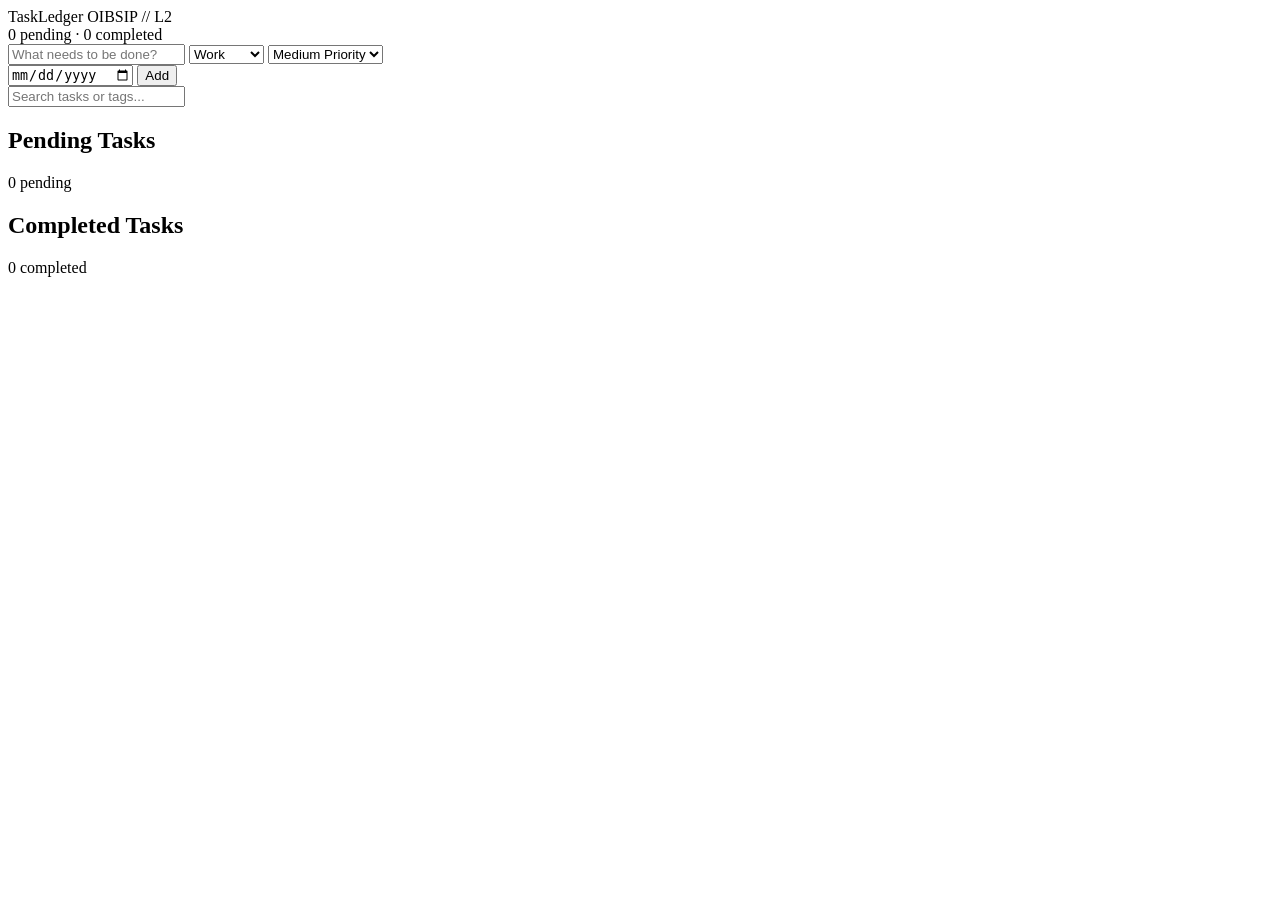
==== Task2_TributePage/index.html @ 3af1e118 "Refactor tribute page to TaskLedger application Updated the tribute page to TaskLedger with task man" ====
<!DOCTYPE html>
<html lang="en">
<head>
<meta charset="UTF-8">
<meta name="viewport" content="width=device-width, initial-scale=1.0">
<title>TaskLedger — Advanced To-Do Application</title>
<link rel="preconnect" href="https://fonts.googleapis.com">
<link rel="preconnect" href="https://fonts.gstatic.com" crossorigin>
<link href="https://fonts.googleapis.com/css2?family=Inter:wght@300;400;500;600;700&family=JetBrains+Mono:wght@400;500&display=swap" rel="stylesheet">
<link rel="stylesheet" href="style.css">
</head>
<body>

<div class="container">
  <header>
    <div class="app-title">TaskLedger <span>OIBSIP // L2</span></div>
    <div id="taskStats" class="header-stats">0 pending · 0 completed</div>
  </header>

  <!-- Add Task Form -->
  <form class="task-form" id="taskForm">
    <input type="text" id="taskInput" placeholder="What needs to be done?" required autocomplete="off">
    <select id="categoryInput" aria-label="Category">
      <option value="Work">Work</option>
      <option value="Personal">Personal</option>
      <option value="Study">Study</option>
      <option value="Finance">Finance</option>
    </select>
    <select id="priorityInput" aria-label="Priority">
      <option value="Medium">Medium Priority</option>
      <option value="High">High Priority</option>
      <option value="Low">Low Priority</option>
    </select>
    <div class="date-add-row">
      <input type="date" id="dateInput" required aria-label="Due date">
      <button type="submit" class="btn">Add</button>
    </div>
  </form>

  <!-- Search -->
  <div class="controls">
    <div class="search-group">
      <input type="text" id="searchInput" placeholder="Search tasks or tags...">
    </div>
  </div>

  <!-- Pending Tasks -->
  <section class="task-section">
    <div class="section-head">
      <h2>Pending Tasks</h2>
      <span class="count-badge" id="pendingCount">0 pending</span>
    </div>
    <ul class="task-list" id="pendingList" data-status="pending">
      <!-- Rendered dynamically -->
    </ul>
  </section>

  <!-- Completed Tasks -->
  <section class="task-section">
    <div class="section-head">
      <h2>Completed Tasks</h2>
      <span class="count-badge" id="completedCount">0 completed</span>
    </div>
    <ul class="task-list" id="completedList" data-status="completed">
      <!-- Rendered dynamically -->
    </ul>
  </section>

</div>

<script src="script.js"></script>
</body>
</html>
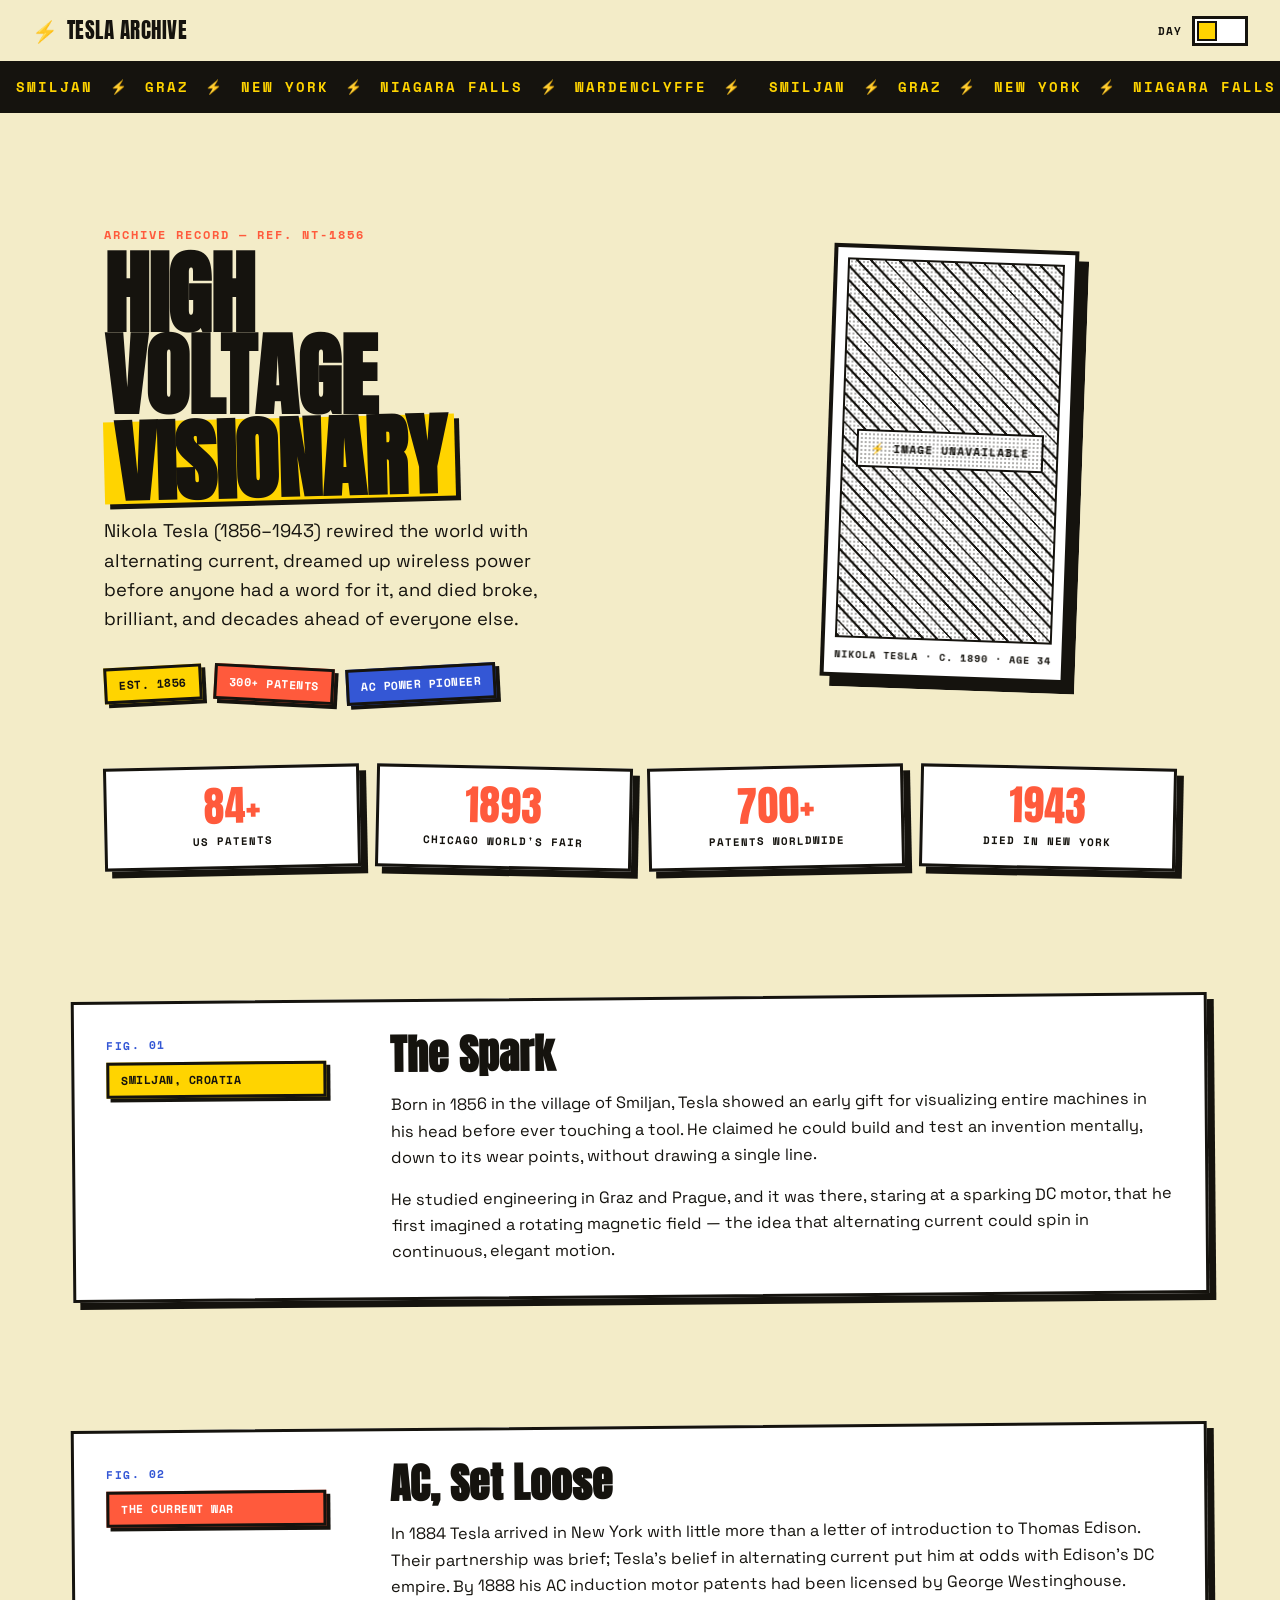
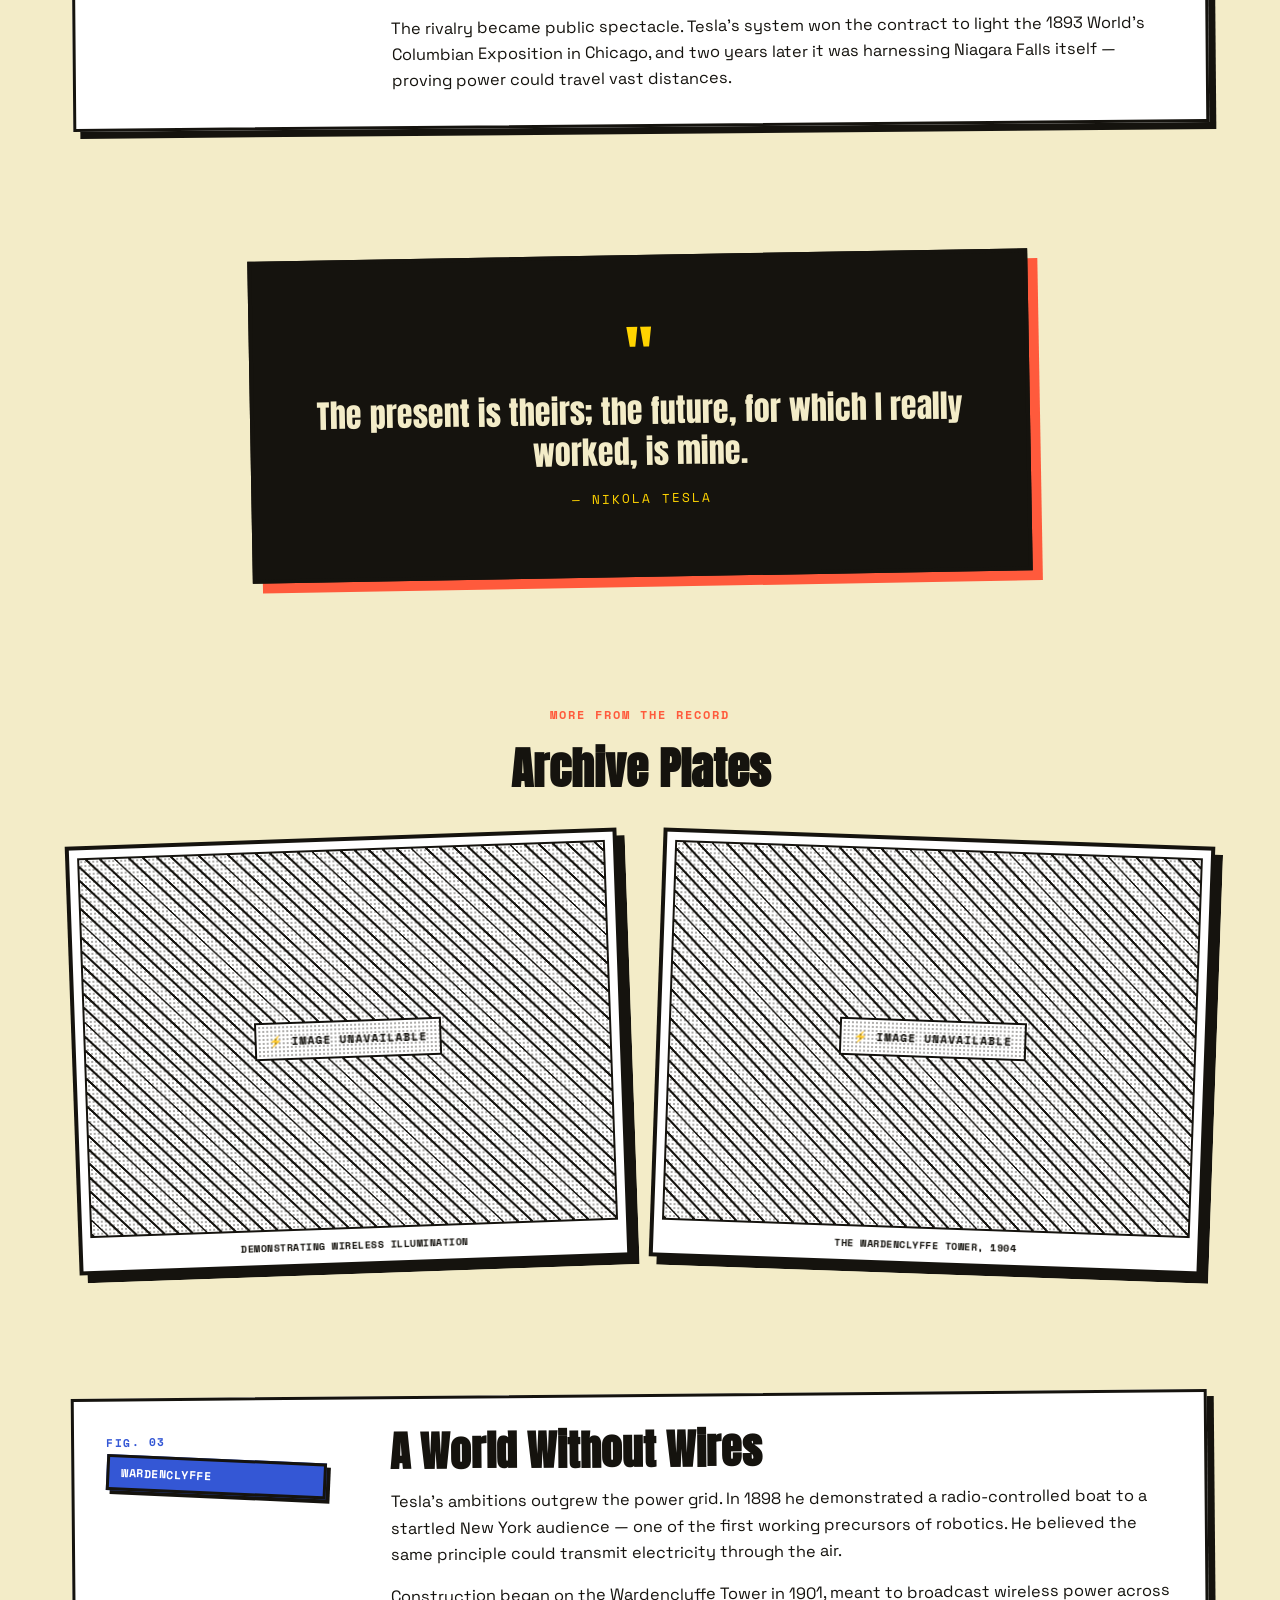
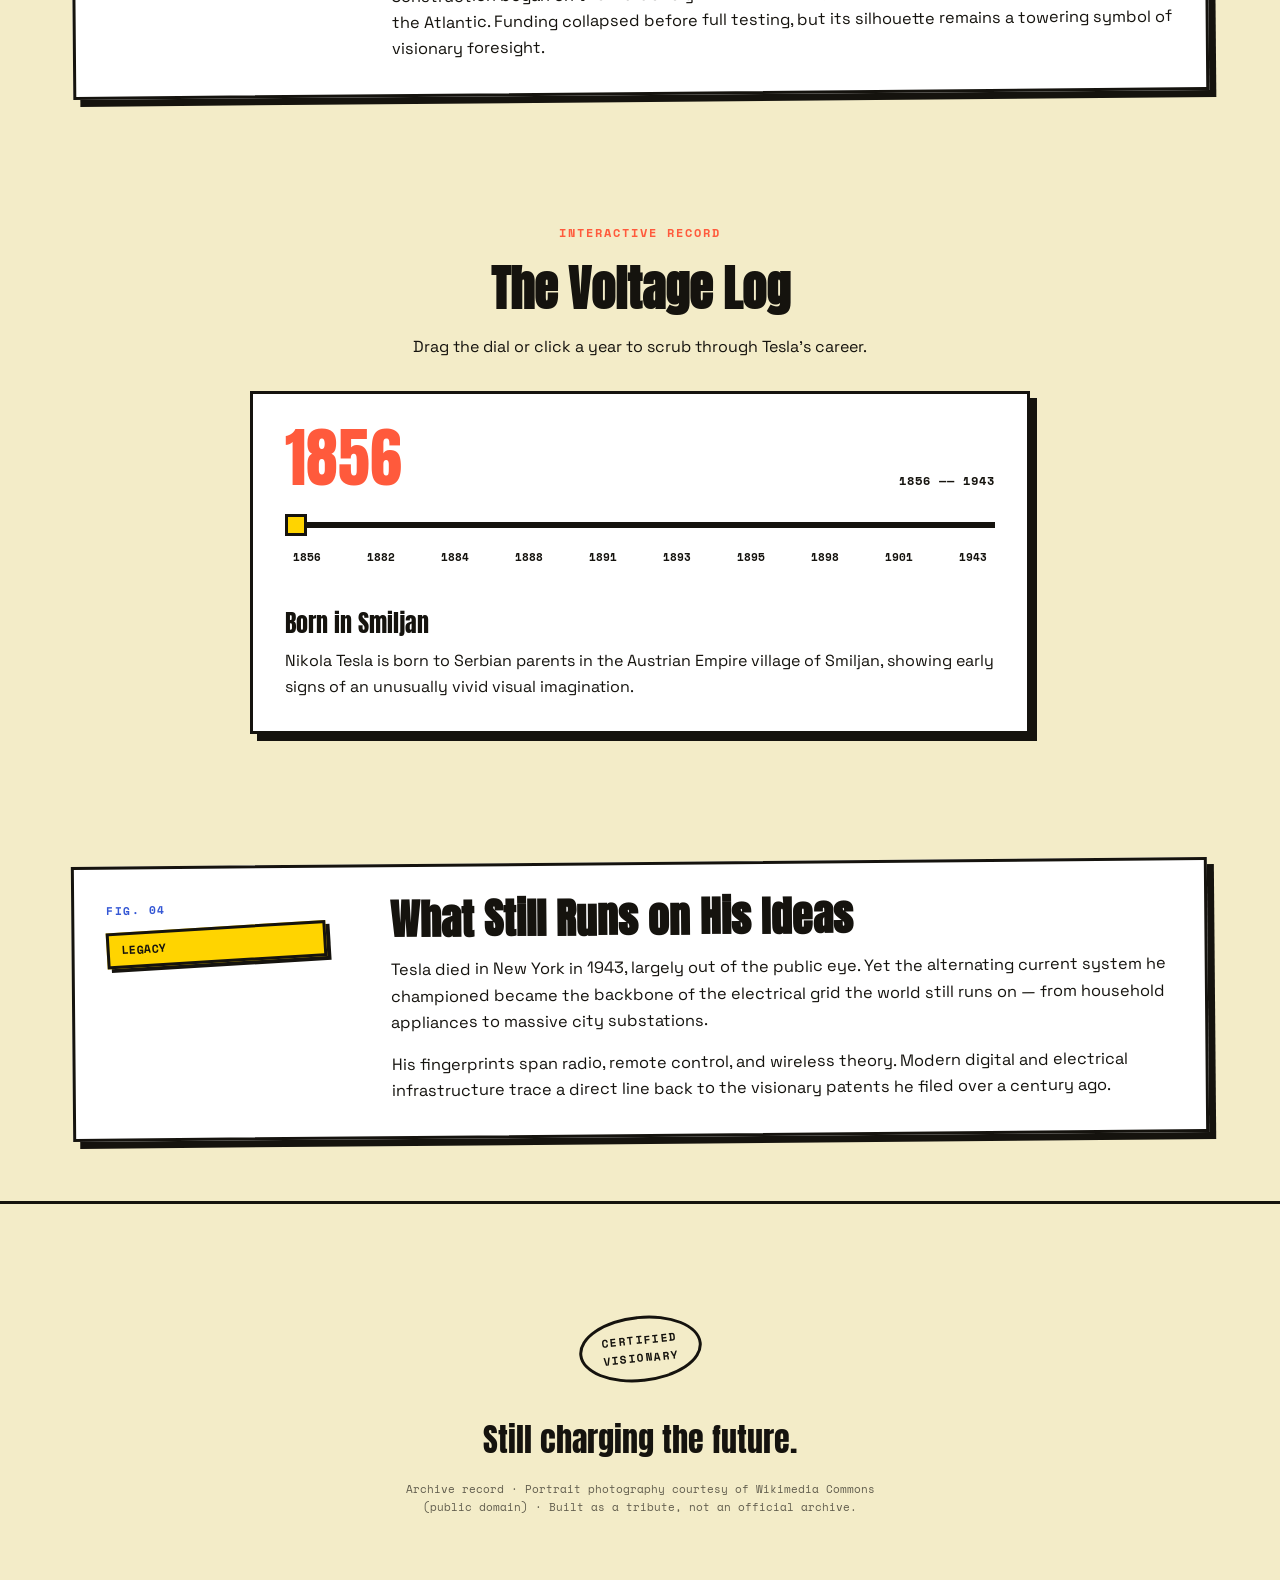
==== commit cfc681fb: "Add Tesla tribute page with interactive features" ====
--- a/Task2_TributePage/index.html
+++ b/Task2_TributePage/index.html
@@ -1,74 +1,661 @@
-
 <!DOCTYPE html>
 <html lang="en">
 <head>
 <meta charset="UTF-8">
 <meta name="viewport" content="width=device-width, initial-scale=1.0">
-<title>TaskLedger — Advanced To-Do Application</title>
+<title>Tesla — High Voltage Archive</title>
+<meta name="description" content="A bold, zine-style tribute to Nikola Tesla — high-contrast collage design, real archive photography, and an interactive timeline.">
 <link rel="preconnect" href="https://fonts.googleapis.com">
 <link rel="preconnect" href="https://fonts.gstatic.com" crossorigin>
-<link href="https://fonts.googleapis.com/css2?family=Inter:wght@300;400;500;600;700&family=JetBrains+Mono:wght@400;500&display=swap" rel="stylesheet">
-<link rel="stylesheet" href="style.css">
+<link href="https://fonts.googleapis.com/css2?family=Anton&family=Space+Grotesk:wght@400;500;600;700&family=Space+Mono:wght@400;700&display=swap" rel="stylesheet">
+<style>
+  :root{
+    --bg: #F3ECC8;
+    --ink: #15130E;
+    --card: #FFFFFF;
+    --volt: #FFD400;
+    --coral: #FF5A3C;
+    --blue: #3457D5;
+    --line: #15130E;
+
+    --font-display: 'Anton', sans-serif;
+    --font-body: 'Space Grotesk', sans-serif;
+    --font-mono: 'Space Mono', monospace;
+
+    --space-xs: 0.5rem;
+    --space-sm: 1rem;
+    --space-md: 2rem;
+    --space-lg: 4rem;
+    --space-xl: 7rem;
+  }
+
+  body.night{
+    --bg: #15130E;
+    --ink: #F3ECC8;
+    --card: #201C14;
+    --line: #F3ECC8;
+  }
+
+  *{ box-sizing: border-box; margin:0; padding:0; }
+  html{ scroll-behavior: smooth; -webkit-font-smoothing: antialiased; }
+
+  body{
+    background: var(--bg);
+    color: var(--ink);
+    font-family: var(--font-body);
+    line-height: 1.6;
+    overflow-x: hidden;
+    transition: background-color .3s ease, color .3s ease;
+  }
+
+  @media (prefers-reduced-motion: reduce){
+    * { animation: none !important; transition: none !important; }
+  }
+
+  img { max-width: 100%; display: block; }
+
+  /* ---------- utility: hard comic shadow ---------- */
+  .hard-card{
+    background: var(--card);
+    border: 3px solid var(--line);
+    box-shadow: 7px 7px 0 var(--line);
+  }
+
+  /* ---------- sticker tags ---------- */
+  .sticker{
+    display: inline-block;
+    font-family: var(--font-mono);
+    font-weight: 700;
+    font-size: 0.72rem;
+    letter-spacing: 0.5px;
+    text-transform: uppercase;
+    padding: 6px 12px;
+    border: 3px solid var(--line);
+    background: var(--volt);
+    color: var(--ink);
+    box-shadow: 4px 4px 0 var(--line);
+  }
+  .sticker.coral{ background: var(--coral); color: #fff; }
+  .sticker.blue{ background: var(--blue); color: #fff; }
+  .sticker.rot-l{ transform: rotate(-3deg); }
+  .sticker.rot-r{ transform: rotate(3deg); }
+
+  /* ---------- NAV ---------- */
+  header.nav{
+    position: sticky; top:0; z-index: 50;
+    display:flex; align-items:center; justify-content:space-between;
+    padding: 14px var(--space-md);
+    background: var(--bg);
+    border-bottom: 3px solid var(--line);
+  }
+  .brand{
+    font-family: var(--font-display);
+    font-size: 1.3rem;
+    letter-spacing: 0.5px;
+    display:flex; align-items:center; gap:8px;
+  }
+  .brand .bolt{ color: var(--coral); }
+
+  .switch-wrap{ display:flex; align-items:center; gap:10px; }
+  #modeLabel{ font-family: var(--font-mono); font-size: 0.7rem; font-weight:700; letter-spacing:1px; }
+  .knife-switch{
+    position: relative; width: 56px; height: 30px;
+    border: 3px solid var(--line);
+    background: var(--card);
+    cursor: pointer;
+    display:flex; align-items:center;
+    padding: 0 3px;
+  }
+  .knife-switch .lever{
+    position:absolute; top:2px; left:2px;
+    width: 20px; height: 20px;
+    background: var(--volt);
+    border: 2px solid var(--line);
+    transition: transform .25s ease;
+    display:flex; align-items:center; justify-content:center;
+    font-size: 10px;
+  }
+  body.night .knife-switch .lever{ transform: translateX(24px); background: var(--coral); }
+
+  /* ---------- MARQUEE ---------- */
+  .marquee{
+    background: var(--ink);
+    color: var(--bg);
+    border-bottom: 3px solid var(--line);
+    overflow: hidden;
+    white-space: nowrap;
+    padding: 10px 0;
+  }
+  .marquee-track{
+    display: inline-block;
+    font-family: var(--font-mono);
+    font-weight: 700;
+    font-size: 0.85rem;
+    letter-spacing: 2px;
+    text-transform: uppercase;
+    animation: scroll-left 22s linear infinite;
+  }
+  .marquee-track span{ margin: 0 1.2em; color: var(--volt); }
+  @keyframes scroll-left{
+    from{ transform: translateX(0); }
+    to{ transform: translateX(-50%); }
+  }
+
+  /* ---------- HERO ---------- */
+  .hero{
+    max-width: 1200px; margin: 0 auto;
+    padding: var(--space-xl) var(--space-md) var(--space-lg);
+    display: grid;
+    grid-template-columns: 1.1fr 0.9fr;
+    gap: var(--space-lg);
+    align-items: center;
+  }
+  @media (max-width: 900px){
+    .hero{ grid-template-columns: 1fr; padding-top: var(--space-lg); }
+  }
+
+  .hero-eyebrow{
+    font-family: var(--font-mono); font-weight:700; font-size: 0.78rem;
+    letter-spacing: 2px; text-transform: uppercase; color: var(--coral);
+    margin-bottom: var(--space-xs);
+  }
+
+  h1.name{
+    font-family: var(--font-display);
+    font-size: clamp(3rem, 8vw, 5.6rem);
+    line-height: 0.92;
+    letter-spacing: -1px;
+    margin-bottom: var(--space-sm);
+  }
+  h1.name .hl{
+    background: var(--volt);
+    padding: 0 10px;
+    display: inline-block;
+    transform: rotate(-1.5deg);
+    box-shadow: 5px 5px 0 var(--line);
+  }
+
+  .hero-sub{
+    font-size: 1.15rem;
+    max-width: 480px;
+    margin-bottom: var(--space-md);
+  }
+
+  .tag-row{ display:flex; flex-wrap: wrap; gap: 12px; }
+
+  /* Portrait */
+  .portrait-frame{
+    position: relative;
+    border: 4px solid var(--line);
+    box-shadow: 10px 10px 0 var(--line);
+    transform: rotate(2deg);
+    background: var(--card);
+    padding: 10px;
+    max-width: 360px;
+    margin: 0 auto;
+  }
+  .portrait-frame .photo-wrap{
+    position: relative;
+    overflow: hidden;
+    border: 2px solid var(--line);
+  }
+  .portrait-frame img{
+    width: 100%; height: 400px; object-fit: cover; object-position: center 15%;
+    filter: grayscale(1) contrast(1.15);
+  }
+  .photo-wrap::after{
+    content: "";
+    position: absolute; inset: 0;
+    background-image: radial-gradient(var(--ink) 1px, transparent 1.4px);
+    background-size: 4px 4px;
+    mix-blend-mode: multiply;
+    opacity: 0.35;
+  }
+  body.night .photo-wrap::after{ mix-blend-mode: screen; opacity: 0.18; }
+  .photo-wrap.img-fallback{
+    min-height: 380px;
+    display: flex;
+    align-items: center;
+    justify-content: center;
+    background: repeating-linear-gradient(45deg, var(--line) 0 2px, transparent 2px 10px);
+  }
+  .photo-wrap.img-fallback::before{
+    content: "⚡ IMAGE UNAVAILABLE";
+    font-family: var(--font-mono);
+    font-weight: 700;
+    font-size: 0.7rem;
+    letter-spacing: 1px;
+    background: var(--card);
+    border: 2px solid var(--line);
+    padding: 8px 12px;
+  }
+  .portrait-caption{
+    margin-top: 8px;
+    font-family: var(--font-mono);
+    font-size: 0.65rem;
+    font-weight: 700;
+    letter-spacing: 1px;
+    text-align: center;
+    text-transform: uppercase;
+  }
+
+  /* ---------- STATS STRIP ---------- */
+  .stats-strip{
+    max-width: 1200px; margin: 0 auto;
+    padding: 0 var(--space-md) var(--space-lg);
+    display: grid;
+    grid-template-columns: repeat(4, 1fr);
+    gap: var(--space-sm);
+  }
+  @media (max-width: 800px){ .stats-strip{ grid-template-columns: repeat(2, 1fr); } }
+
+  .stat-card{
+    padding: var(--space-sm);
+    text-align: center;
+  }
+  .stat-card:nth-child(odd){ transform: rotate(-1.2deg); }
+  .stat-card:nth-child(even){ transform: rotate(1.2deg); }
+  .stat-num{
+    font-family: var(--font-display);
+    font-size: clamp(1.8rem, 4vw, 2.6rem);
+    color: var(--coral);
+    line-height: 1;
+  }
+  .stat-label{
+    font-family: var(--font-mono);
+    font-size: 0.68rem;
+    font-weight: 700;
+    text-transform: uppercase;
+    letter-spacing: 1px;
+    margin-top: 6px;
+  }
+
+  /* ---------- SECTIONS ---------- */
+  main{ max-width: 1200px; margin: 0 auto; padding: 0 var(--space-md); }
+
+  section{ padding: var(--space-lg) 0; }
+
+  .reveal{ opacity: 0; transform: translateY(24px); transition: opacity .5s ease, transform .5s ease; }
+  .reveal.in{ opacity: 1; transform: translateY(0); }
+
+  .panel{
+    display: grid;
+    grid-template-columns: 220px 1fr;
+    gap: var(--space-lg);
+    padding: var(--space-md);
+  }
+  @media (max-width: 760px){ .panel{ grid-template-columns: 1fr; gap: var(--space-sm); } }
+
+  .panel:nth-of-type(odd){ transform: rotate(-0.5deg); }
+  .panel:nth-of-type(even){ transform: rotate(0.5deg); }
+
+  .panel-head{ display:flex; flex-direction: column; gap: 8px; }
+  .panel-fig{ font-family: var(--font-mono); font-size: 0.7rem; font-weight:700; color: var(--blue); letter-spacing: 1.5px; }
+
+  .panel h2{
+    font-family: var(--font-display);
+    font-size: clamp(1.7rem, 3.4vw, 2.6rem);
+    margin-bottom: var(--space-sm);
+    line-height: 1.02;
+  }
+  .panel p{ font-size: 1.02rem; margin-bottom: var(--space-sm); }
+  .panel p:last-child{ margin-bottom: 0; }
+
+  /* ---------- QUOTE ---------- */
+  .quote-card{
+    max-width: 780px; margin: 0 auto;
+    padding: var(--space-lg) var(--space-md);
+    background: var(--ink);
+    color: var(--bg);
+    border: 4px solid var(--line);
+    box-shadow: 10px 10px 0 var(--coral);
+    transform: rotate(-1deg);
+    text-align: center;
+  }
+  .quote-mark{ font-family: var(--font-display); font-size: 4rem; color: var(--volt); line-height: 1; }
+  .quote-text{
+    font-family: var(--font-display);
+    font-size: clamp(1.3rem, 3vw, 2rem);
+    line-height: 1.3;
+    margin-bottom: var(--space-sm);
+  }
+  .quote-attr{ font-family: var(--font-mono); font-size: 0.8rem; letter-spacing: 2px; text-transform: uppercase; color: var(--volt); }
+
+  /* ---------- PHOTO GRID ---------- */
+  .photo-grid-head{ text-align:center; margin-bottom: var(--space-md); }
+  .photo-grid-head .hero-eyebrow{ justify-content: center; }
+  .photo-grid-head h2{ font-family: var(--font-display); font-size: clamp(1.8rem, 4vw, 2.8rem); }
+
+  .photo-grid{
+    display: grid;
+    grid-template-columns: repeat(2, 1fr);
+    gap: var(--space-md);
+  }
+  @media (max-width: 700px){ .photo-grid{ grid-template-columns: 1fr; } }
+
+  .grid-photo{
+    border: 4px solid var(--line);
+    box-shadow: 8px 8px 0 var(--line);
+    background: var(--card);
+    padding: 8px;
+  }
+  .grid-photo:nth-child(1){ transform: rotate(-2deg); }
+  .grid-photo:nth-child(2){ transform: rotate(2deg); }
+
+  .grid-photo .photo-wrap{ position: relative; overflow:hidden; border: 2px solid var(--line); }
+  .grid-photo img{ width: 100%; height: 280px; object-fit: cover; filter: grayscale(1) contrast(1.1); }
+  .grid-photo .photo-wrap::after{
+    content:""; position:absolute; inset:0;
+    background-image: radial-gradient(var(--ink) 1px, transparent 1.4px);
+    background-size: 4px 4px; mix-blend-mode: multiply; opacity: 0.35;
+  }
+  body.night .grid-photo .photo-wrap::after{ mix-blend-mode: screen; opacity: 0.18; }
+  .grid-caption{
+    margin-top: 8px; font-family: var(--font-mono); font-size: 0.65rem;
+    font-weight: 700; text-transform: uppercase; letter-spacing: 0.5px; text-align:center;
+  }
+
+  /* ---------- TIMELINE ---------- */
+  .timeline-head{ text-align:center; max-width: 620px; margin: 0 auto var(--space-md); }
+  .timeline-head h2{ font-family: var(--font-display); font-size: clamp(1.9rem, 4vw, 3rem); }
+  .timeline-head p{ margin-top: 6px; }
+
+  .dial-panel{
+    max-width: 780px; margin: 0 auto;
+    padding: var(--space-md);
+  }
+  .year-readout{ display:flex; justify-content: space-between; align-items: baseline; margin-bottom: var(--space-sm); }
+  .year-big{ font-family: var(--font-display); font-size: clamp(2.6rem, 7vw, 4rem); color: var(--coral); line-height:1; }
+  .year-range{ font-family: var(--font-mono); font-size: 0.75rem; font-weight:700; letter-spacing:1px; }
+
+  input[type=range]{
+    -webkit-appearance:none; appearance:none; width:100%; height: 6px;
+    background: var(--line); outline:none; margin: var(--space-sm) 0; cursor:pointer;
+  }
+  input[type=range]::-webkit-slider-thumb{
+    -webkit-appearance:none; width:22px; height:22px;
+    background: var(--volt); border: 3px solid var(--line); cursor:pointer;
+  }
+
+  .tick-row{
+    display:flex; justify-content: space-between; flex-wrap: wrap; gap: 4px;
+    font-family: var(--font-mono); font-size: 0.68rem; font-weight:700;
+    margin-bottom: var(--space-md);
+  }
+  .tick-row span{ cursor:pointer; padding: 3px 6px; border: 2px solid transparent; }
+  .tick-row span:hover{ border-color: var(--line); background: var(--volt); }
+
+  .event-card{ min-height: 90px; transition: opacity .2s ease; }
+  .event-card .ev-title{ font-family: var(--font-display); font-size: 1.5rem; margin-bottom: 6px; }
+  .event-card .ev-body{ font-size: 1rem; }
+
+  /* ---------- FOOTER ---------- */
+  footer{
+    border-top: 3px solid var(--line);
+    text-align: center;
+    padding: var(--space-xl) var(--space-md) var(--space-lg);
+  }
+  .stamp{
+    display: inline-block;
+    font-family: var(--font-mono);
+    font-weight: 700;
+    font-size: 0.7rem;
+    letter-spacing: 1.5px;
+    text-transform: uppercase;
+    border: 3px solid var(--line);
+    padding: 12px 20px;
+    border-radius: 50%;
+    transform: rotate(-6deg);
+    margin-bottom: var(--space-md);
+  }
+  footer .sign-off{ font-family: var(--font-display); font-size: clamp(1.4rem, 3vw, 2rem); margin-bottom: var(--space-sm); }
+  footer .fine-print{ font-family: var(--font-mono); font-size: 0.68rem; color: var(--ink); opacity: 0.65; max-width: 480px; margin: 0 auto; }
+</style>
 </head>
 <body>
 
-<div class="container">
-  <header>
-    <div class="app-title">TaskLedger <span>OIBSIP // L2</span></div>
-    <div id="taskStats" class="header-stats">0 pending · 0 completed</div>
-  </header>
-
-  <!-- Add Task Form -->
-  <form class="task-form" id="taskForm">
-    <input type="text" id="taskInput" placeholder="What needs to be done?" required autocomplete="off">
-    <select id="categoryInput" aria-label="Category">
-      <option value="Work">Work</option>
-      <option value="Personal">Personal</option>
-      <option value="Study">Study</option>
-      <option value="Finance">Finance</option>
-    </select>
-    <select id="priorityInput" aria-label="Priority">
-      <option value="Medium">Medium Priority</option>
-      <option value="High">High Priority</option>
-      <option value="Low">Low Priority</option>
-    </select>
-    <div class="date-add-row">
-      <input type="date" id="dateInput" required aria-label="Due date">
-      <button type="submit" class="btn">Add</button>
-    </div>
-  </form>
-
-  <!-- Search -->
-  <div class="controls">
-    <div class="search-group">
-      <input type="text" id="searchInput" placeholder="Search tasks or tags...">
+<header class="nav">
+  <div class="brand"><span class="bolt">⚡</span> TESLA ARCHIVE</div>
+  <div class="switch-wrap">
+    <span id="modeLabel">DAY</span>
+    <div class="knife-switch" id="switchBtn" role="button" aria-label="Toggle day and night mode" tabindex="0">
+      <span class="lever"></span>
     </div>
   </div>
-
-  <!-- Pending Tasks -->
-  <section class="task-section">
-    <div class="section-head">
-      <h2>Pending Tasks</h2>
-      <span class="count-badge" id="pendingCount">0 pending</span>
-    </div>
-    <ul class="task-list" id="pendingList" data-status="pending">
-      <!-- Rendered dynamically -->
-    </ul>
-  </section>
-
-  <!-- Completed Tasks -->
-  <section class="task-section">
-    <div class="section-head">
-      <h2>Completed Tasks</h2>
-      <span class="count-badge" id="completedCount">0 completed</span>
-    </div>
-    <ul class="task-list" id="completedList" data-status="completed">
-      <!-- Rendered dynamically -->
-    </ul>
-  </section>
-
+</header>
+
+<div class="marquee" aria-hidden="true">
+  <div class="marquee-track">
+    <span>SMILJAN</span>⚡<span>GRAZ</span>⚡<span>NEW YORK</span>⚡<span>NIAGARA FALLS</span>⚡<span>WARDENCLYFFE</span>⚡
+    <span>SMILJAN</span>⚡<span>GRAZ</span>⚡<span>NEW YORK</span>⚡<span>NIAGARA FALLS</span>⚡<span>WARDENCLYFFE</span>⚡
+  </div>
 </div>
 
-<script src="script.js"></script>
+<main>
+  <section class="hero">
+    <div class="hero-text">
+      <div class="hero-eyebrow">Archive Record — Ref. NT-1856</div>
+      <h1 class="name">HIGH<br>VOLTAGE<br><span class="hl">VISIONARY</span></h1>
+      <p class="hero-sub">Nikola Tesla (1856–1943) rewired the world with alternating current, dreamed up wireless power before anyone had a word for it, and died broke, brilliant, and decades ahead of everyone else.</p>
+      <div class="tag-row">
+        <span class="sticker rot-l">EST. 1856</span>
+        <span class="sticker coral rot-r">300+ PATENTS</span>
+        <span class="sticker blue rot-l">AC POWER PIONEER</span>
+      </div>
+    </div>
+    <div class="portrait-frame">
+      <div class="photo-wrap">
+        <img src="https://cdn2.picryl.com/photo/2021/06/09/tesla-circa-1890-c14969-1024.jpeg" alt="Portrait photograph of Nikola Tesla, circa 1890" loading="lazy" onerror="this.closest('.photo-wrap').classList.add('img-fallback'); this.style.display='none';">
+      </div>
+      <div class="portrait-caption">Nikola Tesla · c. 1890 · Age 34</div>
+    </div>
+  </section>
+
+  <section class="stats-strip">
+    <div class="stat-card hard-card">
+      <div class="stat-num">84+</div>
+      <div class="stat-label">US Patents</div>
+    </div>
+    <div class="stat-card hard-card">
+      <div class="stat-num">1893</div>
+      <div class="stat-label">Chicago World's Fair</div>
+    </div>
+    <div class="stat-card hard-card">
+      <div class="stat-num">700+</div>
+      <div class="stat-label">Patents Worldwide</div>
+    </div>
+    <div class="stat-card hard-card">
+      <div class="stat-num">1943</div>
+      <div class="stat-label">Died in New York</div>
+    </div>
+  </section>
+
+  <section class="reveal">
+    <div class="panel hard-card">
+      <div class="panel-head">
+        <span class="panel-fig">FIG. 01</span>
+        <span class="sticker">SMILJAN, CROATIA</span>
+      </div>
+      <div class="panel-content">
+        <h2>The Spark</h2>
+        <p>Born in 1856 in the village of Smiljan, Tesla showed an early gift for visualizing entire machines in his head before ever touching a tool. He claimed he could build and test an invention mentally, down to its wear points, without drawing a single line.</p>
+        <p>He studied engineering in Graz and Prague, and it was there, staring at a sparking DC motor, that he first imagined a rotating magnetic field — the idea that alternating current could spin in continuous, elegant motion.</p>
+      </div>
+    </div>
+  </section>
+
+  <section class="reveal">
+    <div class="panel hard-card">
+      <div class="panel-head">
+        <span class="panel-fig">FIG. 02</span>
+        <span class="sticker coral">THE CURRENT WAR</span>
+      </div>
+      <div class="panel-content">
+        <h2>AC, Set Loose</h2>
+        <p>In 1884 Tesla arrived in New York with little more than a letter of introduction to Thomas Edison. Their partnership was brief; Tesla's belief in alternating current put him at odds with Edison's DC empire. By 1888 his AC induction motor patents had been licensed by George Westinghouse.</p>
+        <p>The rivalry became public spectacle. Tesla's system won the contract to light the 1893 World's Columbian Exposition in Chicago, and two years later it was harnessing Niagara Falls itself — proving power could travel vast distances.</p>
+      </div>
+    </div>
+  </section>
+
+  <section class="reveal">
+    <div class="quote-card">
+      <span class="quote-mark">"</span>
+      <p class="quote-text">The present is theirs; the future, for which I really worked, is mine.</p>
+      <div class="quote-attr">— Nikola Tesla</div>
+    </div>
+  </section>
+
+  <section class="reveal">
+    <div class="photo-grid-head">
+      <div class="hero-eyebrow">More From the Record</div>
+      <h2>Archive Plates</h2>
+    </div>
+    <div class="photo-grid">
+      <div class="grid-photo">
+        <div class="photo-wrap">
+          <img src="https://cdn2.picryl.com/thumbnail/2021/06/09/tesla-bulb-b02d4c-200.jpg" alt="Nikola Tesla demonstrating a wireless lamp" loading="lazy" onerror="this.closest('.photo-wrap').classList.add('img-fallback'); this.style.display='none';">
+        </div>
+        <div class="grid-caption">Demonstrating wireless illumination</div>
+      </div>
+      <div class="grid-photo">
+        <div class="photo-wrap">
+          <img src="https://cdn2.picryl.com/thumbnail/1904/12/31/tesla-broadcast-tower-1904-6b5d20-200.jpeg" alt="The Wardenclyffe Tower in 1904" loading="lazy" onerror="this.closest('.photo-wrap').classList.add('img-fallback'); this.style.display='none';">
+        </div>
+        <div class="grid-caption">The Wardenclyffe Tower, 1904</div>
+      </div>
+    </div>
+  </section>
+
+  <section class="reveal">
+    <div class="panel hard-card">
+      <div class="panel-head">
+        <span class="panel-fig">FIG. 03</span>
+        <span class="sticker blue rot-r">WARDENCLYFFE</span>
+      </div>
+      <div class="panel-content">
+        <h2>A World Without Wires</h2>
+        <p>Tesla's ambitions outgrew the power grid. In 1898 he demonstrated a radio-controlled boat to a startled New York audience — one of the first working precursors of robotics. He believed the same principle could transmit electricity through the air.</p>
+        <p>Construction began on the Wardenclyffe Tower in 1901, meant to broadcast wireless power across the Atlantic. Funding collapsed before full testing, but its silhouette remains a towering symbol of visionary foresight.</p>
+      </div>
+    </div>
+  </section>
+
+  <section class="reveal">
+    <div class="timeline-head">
+      <div class="hero-eyebrow" style="justify-content:center; display:flex;">Interactive Record</div>
+      <h2>The Voltage Log</h2>
+      <p>Drag the dial or click a year to scrub through Tesla's career.</p>
+    </div>
+    <div class="dial-panel hard-card">
+      <div class="year-readout">
+        <div class="year-big" id="yearBig">1856</div>
+        <div class="year-range">1856 —— 1943</div>
+      </div>
+      <input type="range" id="yearSlider" min="0" max="9" step="1" value="0" aria-label="Timeline year selector">
+      <div class="tick-row" id="tickRow"></div>
+      <div class="event-card" id="eventCard">
+        <div class="ev-title" id="evTitle">Born in Smiljan</div>
+        <p class="ev-body" id="evBody">Nikola Tesla is born to Serbian parents in the Austrian Empire village of Smiljan, showing early signs of an unusually vivid visual imagination.</p>
+      </div>
+    </div>
+  </section>
+
+  <section class="reveal">
+    <div class="panel hard-card">
+      <div class="panel-head">
+        <span class="panel-fig">FIG. 04</span>
+        <span class="sticker rot-l">LEGACY</span>
+      </div>
+      <div class="panel-content">
+        <h2>What Still Runs on His Ideas</h2>
+        <p>Tesla died in New York in 1943, largely out of the public eye. Yet the alternating current system he championed became the backbone of the electrical grid the world still runs on — from household appliances to massive city substations.</p>
+        <p>His fingerprints span radio, remote control, and wireless theory. Modern digital and electrical infrastructure trace a direct line back to the visionary patents he filed over a century ago.</p>
+      </div>
+    </div>
+  </section>
+</main>
+
+<footer>
+  <div class="stamp">Certified<br>Visionary</div>
+  <div class="sign-off">Still charging the future.</div>
+  <p class="fine-print">Archive record · Portrait photography courtesy of Wikimedia Commons (public domain) · Built as a tribute, not an official archive.</p>
+</footer>
+
+<script>
+(function(){
+  const body = document.body;
+  const switchBtn = document.getElementById('switchBtn');
+  const modeLabel = document.getElementById('modeLabel');
+
+  function setMode(night){
+    body.classList.toggle('night', night);
+    modeLabel.textContent = night ? 'NIGHT' : 'DAY';
+    switchBtn.setAttribute('aria-pressed', night ? 'true' : 'false');
+  }
+  setMode(false);
+
+  switchBtn.addEventListener('click', () => setMode(!body.classList.contains('night')));
+  switchBtn.addEventListener('keydown', (e) => {
+    if(e.key === 'Enter' || e.key === ' '){ e.preventDefault(); setMode(!body.classList.contains('night')); }
+  });
+
+  const revealEls = document.querySelectorAll('.reveal');
+  const io = new IntersectionObserver((entries) => {
+    entries.forEach(entry => {
+      if(entry.isIntersecting){
+        entry.target.classList.add('in');
+        io.unobserve(entry.target);
+      }
+    });
+  }, { threshold: 0.12 });
+  revealEls.forEach(el => io.observe(el));
+
+  const events = [
+    { year: 1856, title: "Born in Smiljan", body: "Nikola Tesla is born to Serbian parents in the Austrian Empire village of Smiljan, showing early signs of an unusually vivid visual imagination." },
+    { year: 1882, title: "The Rotating Field", body: "While walking in a Budapest park, Tesla visualizes the principle of the rotating magnetic field — the seed of every practical AC motor that followed." },
+    { year: 1884, title: "Arrives in New York", body: "Tesla emigrates to the United States and briefly works for Thomas Edison, before differing visions for power drive him to strike out alone." },
+    { year: 1888, title: "AC Patents Licensed", body: "George Westinghouse licenses Tesla's AC induction motor patents, arming the 'War of Currents' with a serious alternative to DC systems." },
+    { year: 1891, title: "The Tesla Coil", body: "Tesla patents his high-frequency resonant transformer and begins touring with dazzling public demonstrations of wireless illumination." },
+    { year: 1893, title: "Chicago World's Fair", body: "Tesla and Westinghouse's AC system is chosen to illuminate the World's Columbian Exposition, lighting the fairgrounds for millions." },
+    { year: 1895, title: "Niagara Falls Power", body: "A hydroelectric AC power station at Niagara Falls begins transmitting electricity over distance, proving the case for AC once and for all." },
+    { year: 1898, title: "Radio-Controlled Boat", body: "Tesla demonstrates a wirelessly steered boat to a startled New York audience, an early ancestor of remote control and robotics." },
+    { year: 1901, title: "Wardenclyffe Begins", body: "Construction starts on the Wardenclyffe Tower, Tesla's ambitious attempt at worldwide wireless communication and power transmission." },
+    { year: 1943, title: "Tesla Dies in New York", body: "Tesla passes away largely out of the public eye, leaving behind an AC power system that still forms the backbone of modern civilization." }
+  ];
+
+  const slider = document.getElementById('yearSlider');
+  const yearBig = document.getElementById('yearBig');
+  const evTitle = document.getElementById('evTitle');
+  const evBody = document.getElementById('evBody');
+  const tickRow = document.getElementById('tickRow');
+  const eventCard = document.getElementById('eventCard');
+
+  events.forEach((e, i) => {
+    const span = document.createElement('span');
+    span.textContent = e.year;
+    span.title = `Jump to ${e.year}`;
+    span.addEventListener('click', () => {
+      slider.value = i;
+      renderEvent(i);
+    });
+    tickRow.appendChild(span);
+  });
+
+  function renderEvent(i){
+    const e = events[i];
+    eventCard.style.opacity = '0';
+    setTimeout(() => {
+      yearBig.textContent = e.year;
+      evTitle.textContent = e.title;
+      evBody.textContent = e.body;
+      eventCard.style.opacity = '1';
+    }, 120);
+  }
+
+  slider.addEventListener('input', () => renderEvent(parseInt(slider.value, 10)));
+  renderEvent(0);
+})();
+</script>
 </body>
 </html>
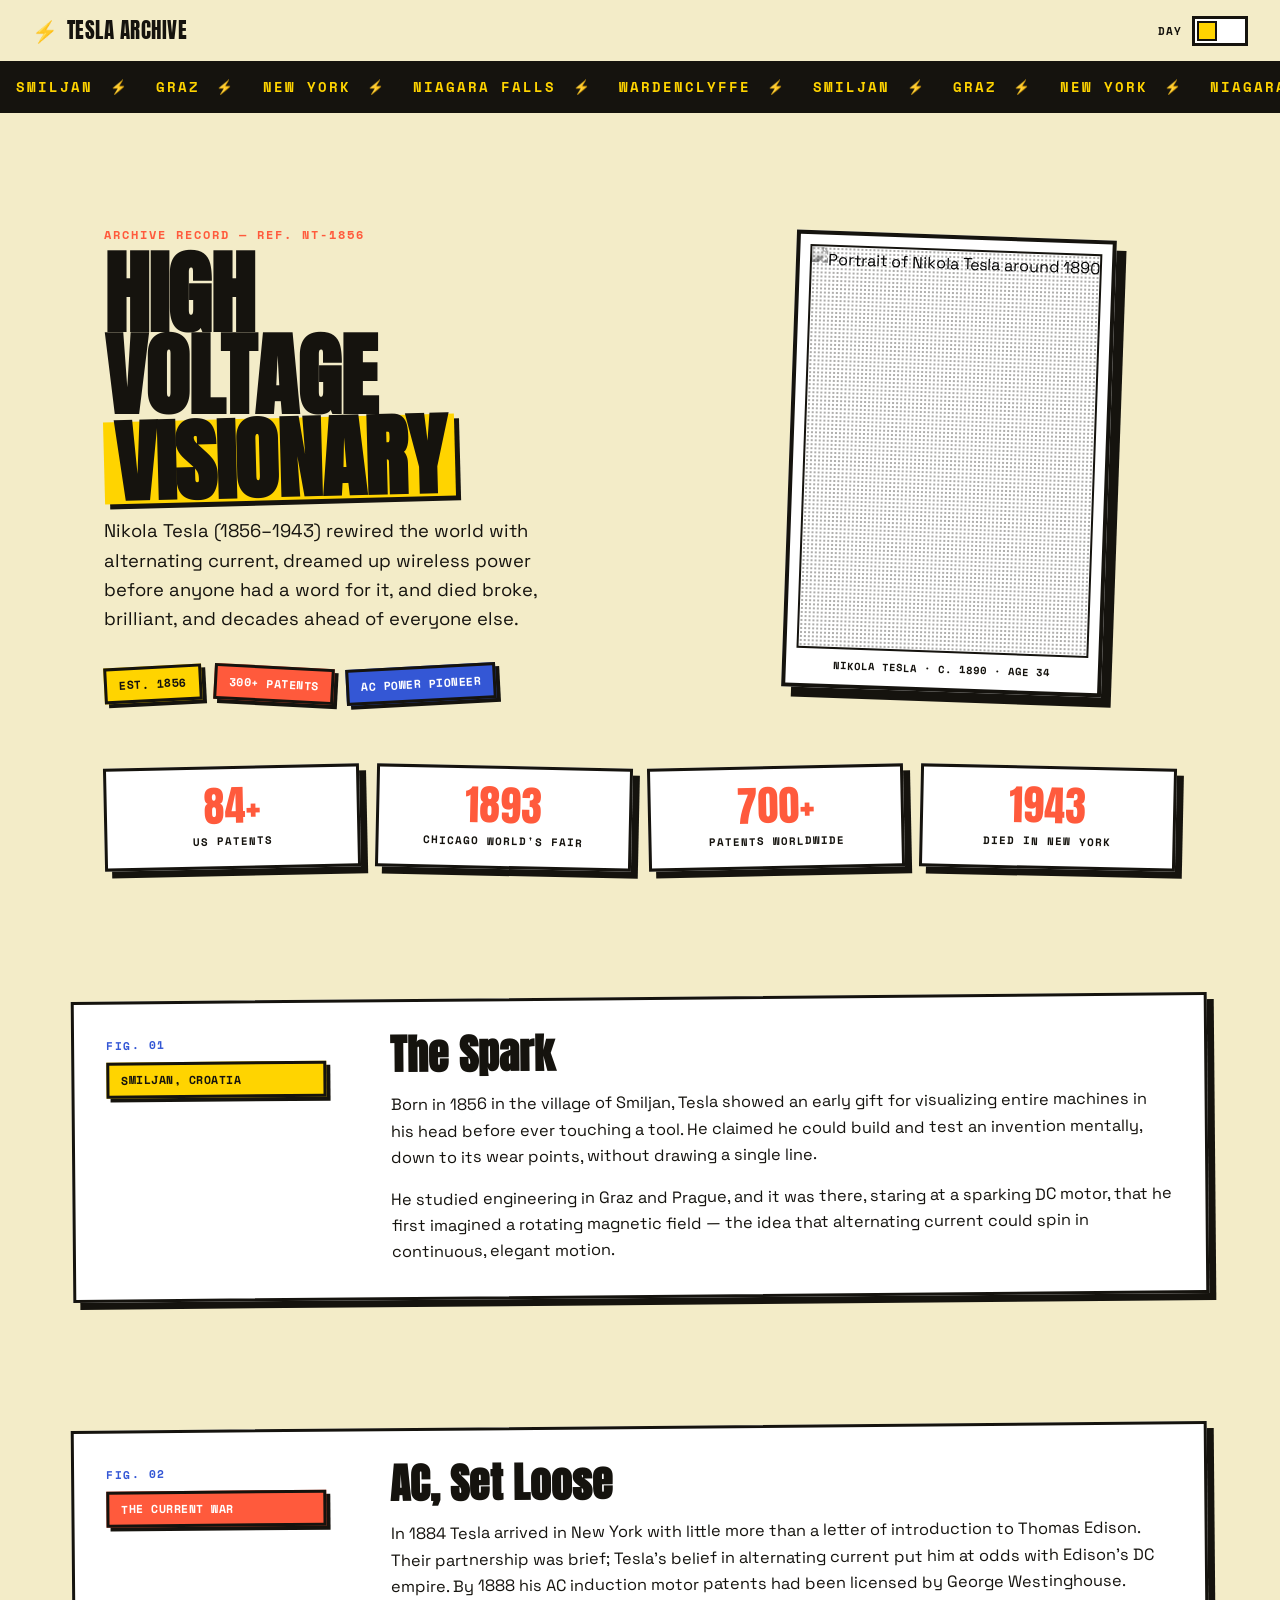
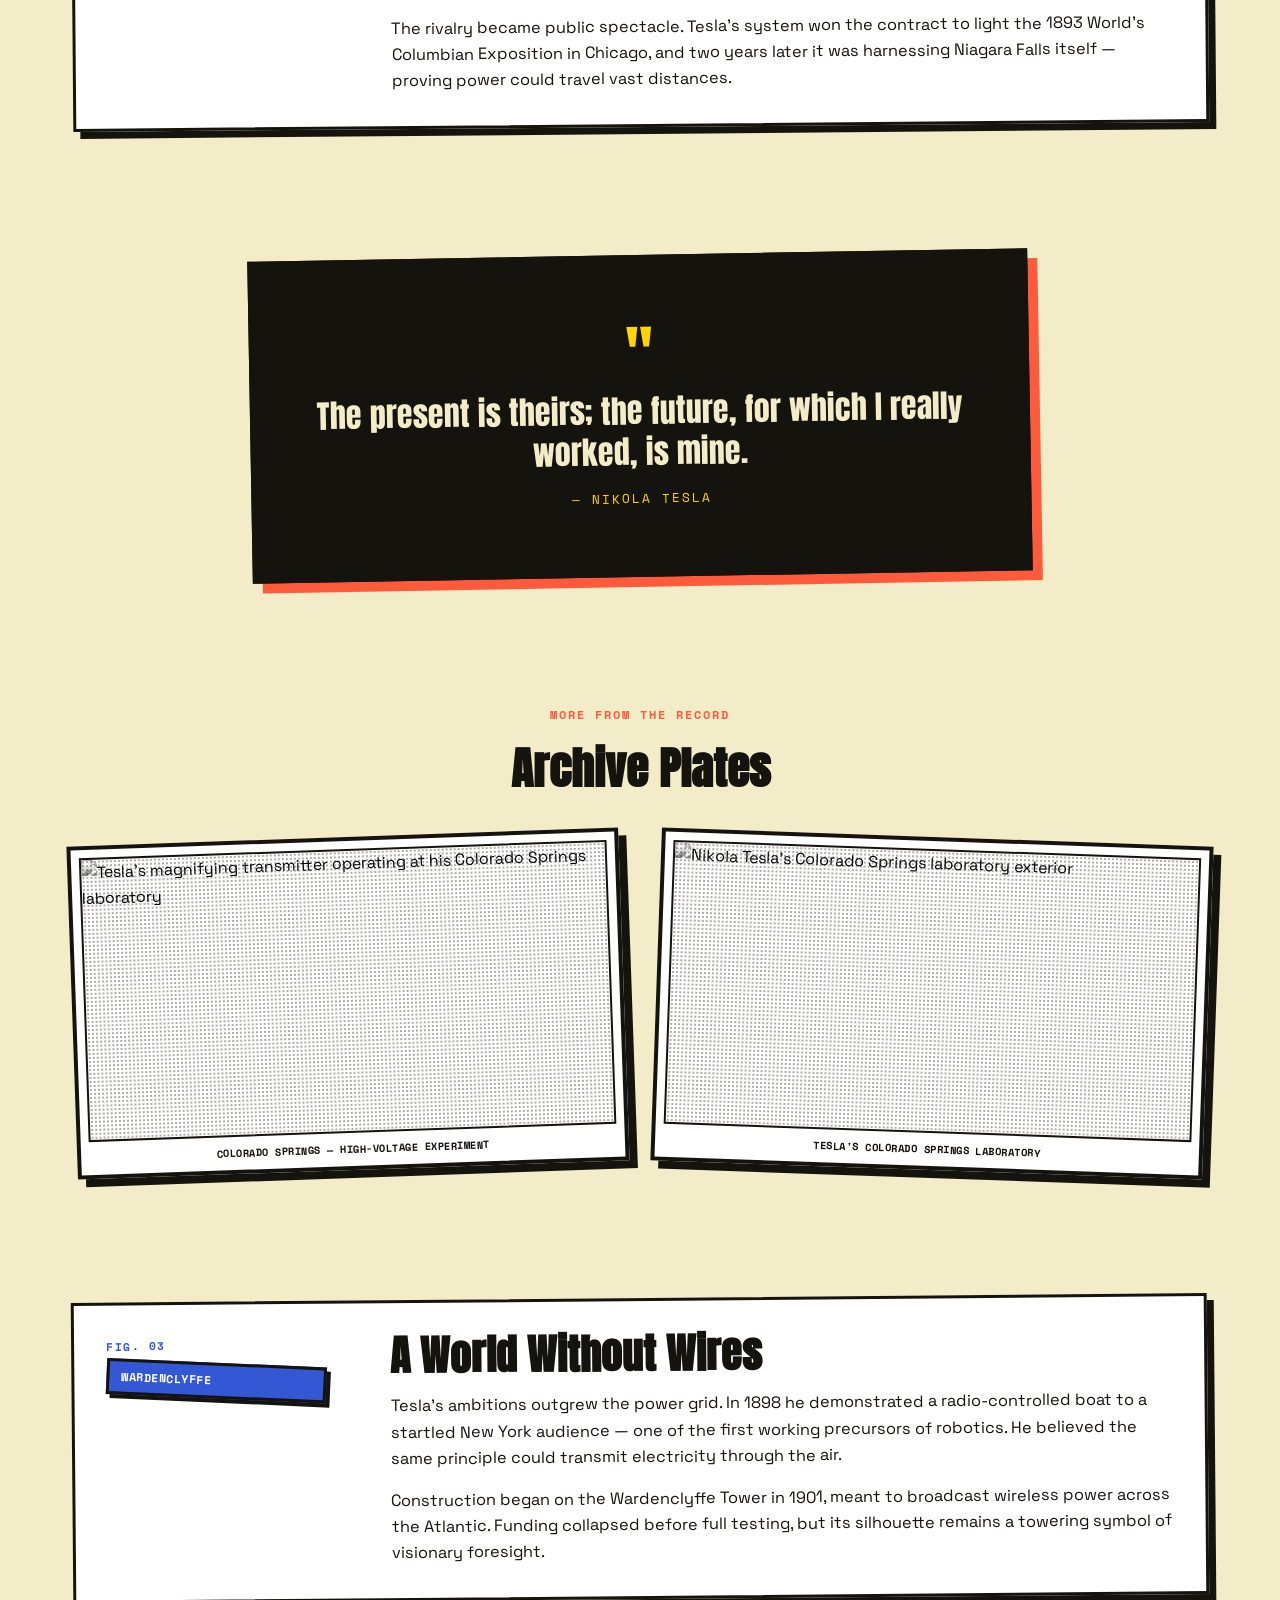
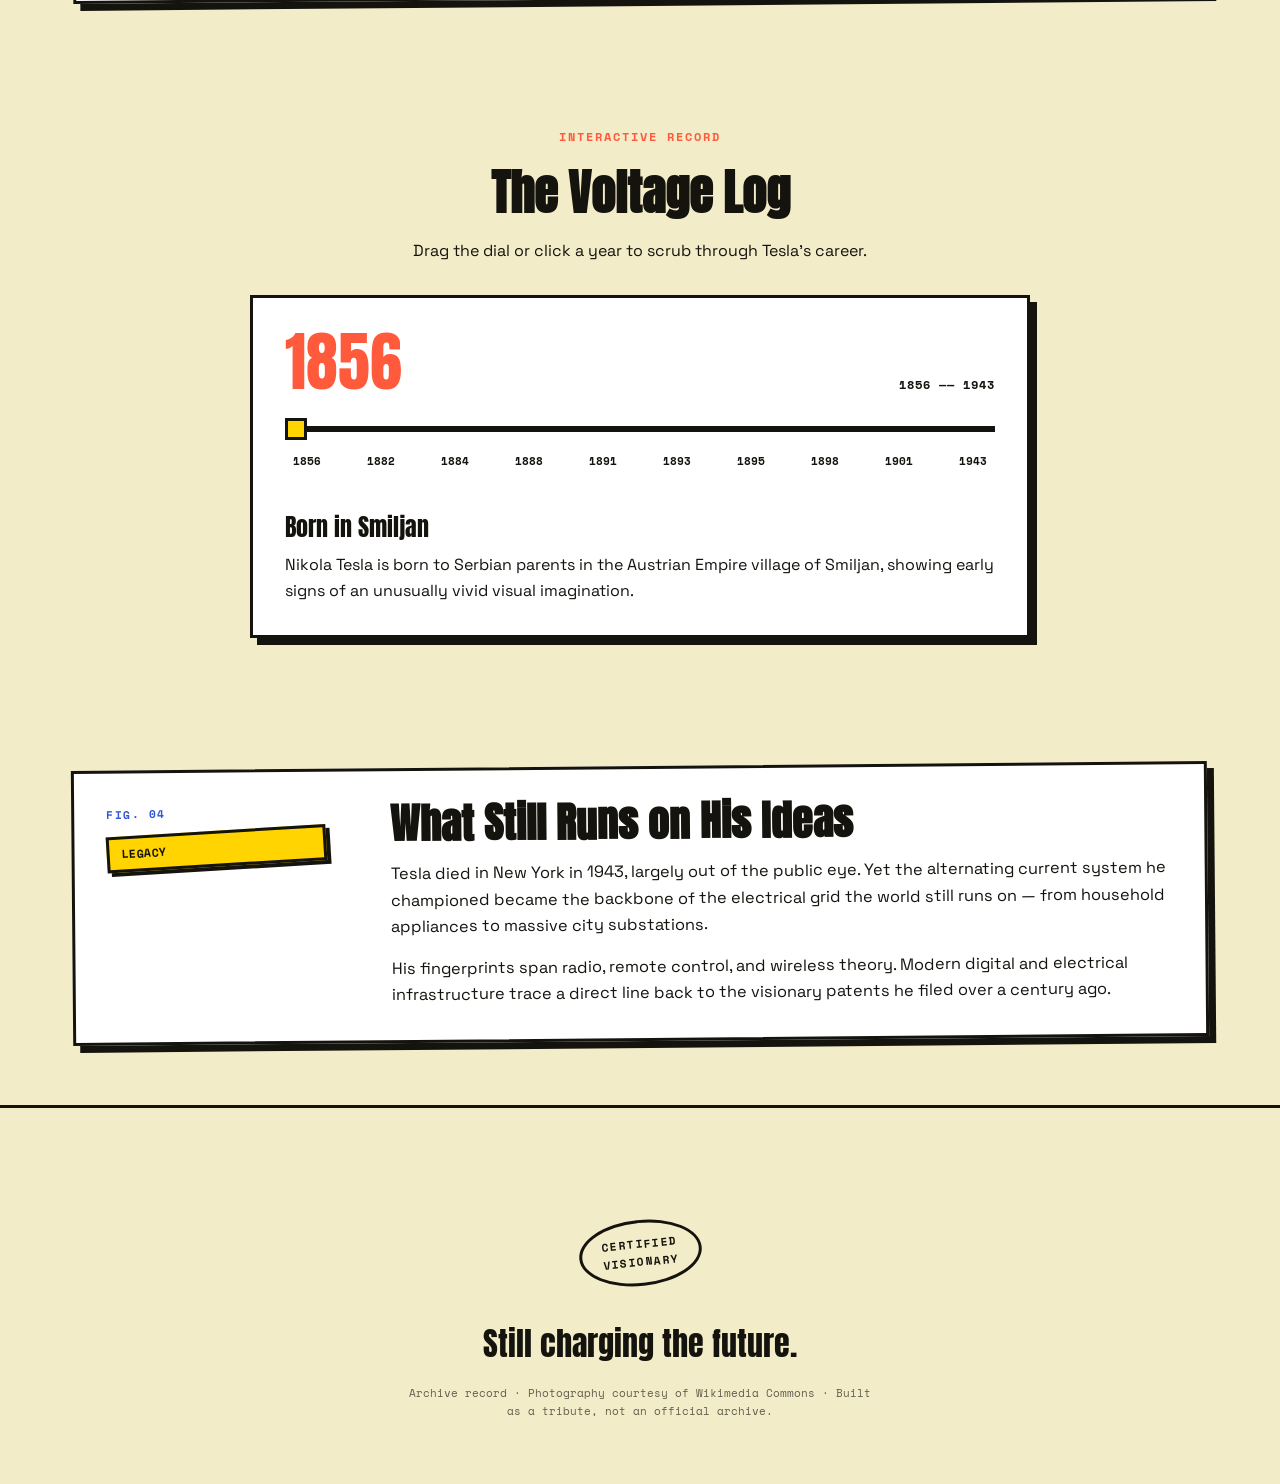
==== commit f983d63d: "Update print statement from 'Hello' to 'Goodbye'" ====
--- a/Task2_TributePage/index.html
+++ b/Task2_TributePage/index.html
@@ -3,659 +3,1844 @@
 <head>
 <meta charset="UTF-8">
 <meta name="viewport" content="width=device-width, initial-scale=1.0">
+
 <title>Tesla — High Voltage Archive</title>
-<meta name="description" content="A bold, zine-style tribute to Nikola Tesla — high-contrast collage design, real archive photography, and an interactive timeline.">
+
+<meta
+  name="description"
+  content="A bold, zine-style tribute to Nikola Tesla — high-contrast collage design, real archive photography, and an interactive timeline."
+>
+
 <link rel="preconnect" href="https://fonts.googleapis.com">
 <link rel="preconnect" href="https://fonts.gstatic.com" crossorigin>
-<link href="https://fonts.googleapis.com/css2?family=Anton&family=Space+Grotesk:wght@400;500;600;700&family=Space+Mono:wght@400;700&display=swap" rel="stylesheet">
+
+<link
+  href="https://fonts.googleapis.com/css2?family=Anton&family=Space+Grotesk:wght@400;500;600;700&family=Space+Mono:wght@400;700&display=swap"
+  rel="stylesheet"
+>
+
 <style>
-  :root{
-    --bg: #F3ECC8;
-    --ink: #15130E;
-    --card: #FFFFFF;
-    --volt: #FFD400;
-    --coral: #FF5A3C;
-    --blue: #3457D5;
-    --line: #15130E;
-
-    --font-display: 'Anton', sans-serif;
-    --font-body: 'Space Grotesk', sans-serif;
-    --font-mono: 'Space Mono', monospace;
-
-    --space-xs: 0.5rem;
-    --space-sm: 1rem;
-    --space-md: 2rem;
-    --space-lg: 4rem;
-    --space-xl: 7rem;
+
+:root{
+  --bg:#F3ECC8;
+  --ink:#15130E;
+  --card:#FFFFFF;
+  --volt:#FFD400;
+  --coral:#FF5A3C;
+  --blue:#3457D5;
+  --line:#15130E;
+
+  --font-display:'Anton',sans-serif;
+  --font-body:'Space Grotesk',sans-serif;
+  --font-mono:'Space Mono',monospace;
+
+  --space-xs:.5rem;
+  --space-sm:1rem;
+  --space-md:2rem;
+  --space-lg:4rem;
+  --space-xl:7rem;
+}
+
+body.night{
+  --bg:#15130E;
+  --ink:#F3ECC8;
+  --card:#201C14;
+  --line:#F3ECC8;
+}
+
+*{
+  box-sizing:border-box;
+  margin:0;
+  padding:0;
+}
+
+html{
+  scroll-behavior:smooth;
+  -webkit-font-smoothing:antialiased;
+}
+
+body{
+  background:var(--bg);
+  color:var(--ink);
+  font-family:var(--font-body);
+  line-height:1.6;
+  overflow-x:hidden;
+  transition:background-color .3s ease,color .3s ease;
+}
+
+@media (prefers-reduced-motion:reduce){
+  *{
+    animation:none!important;
+    transition:none!important;
   }
-
-  body.night{
-    --bg: #15130E;
-    --ink: #F3ECC8;
-    --card: #201C14;
-    --line: #F3ECC8;
+}
+
+img{
+  max-width:100%;
+  display:block;
+}
+
+/* CARDS */
+
+.hard-card{
+  background:var(--card);
+  border:3px solid var(--line);
+  box-shadow:7px 7px 0 var(--line);
+}
+
+.sticker{
+  display:inline-block;
+  font-family:var(--font-mono);
+  font-weight:700;
+  font-size:.72rem;
+  letter-spacing:.5px;
+  text-transform:uppercase;
+  padding:6px 12px;
+  border:3px solid var(--line);
+  background:var(--volt);
+  color:var(--ink);
+  box-shadow:4px 4px 0 var(--line);
+}
+
+.sticker.coral{
+  background:var(--coral);
+  color:#fff;
+}
+
+.sticker.blue{
+  background:var(--blue);
+  color:#fff;
+}
+
+.sticker.rot-l{
+  transform:rotate(-3deg);
+}
+
+.sticker.rot-r{
+  transform:rotate(3deg);
+}
+
+/* NAVIGATION */
+
+header.nav{
+  position:sticky;
+  top:0;
+  z-index:50;
+
+  display:flex;
+  align-items:center;
+  justify-content:space-between;
+
+  padding:14px var(--space-md);
+
+  background:var(--bg);
+  border-bottom:3px solid var(--line);
+}
+
+.brand{
+  font-family:var(--font-display);
+  font-size:1.3rem;
+  letter-spacing:.5px;
+
+  display:flex;
+  align-items:center;
+  gap:8px;
+}
+
+.brand .bolt{
+  color:var(--coral);
+}
+
+.switch-wrap{
+  display:flex;
+  align-items:center;
+  gap:10px;
+}
+
+#modeLabel{
+  font-family:var(--font-mono);
+  font-size:.7rem;
+  font-weight:700;
+  letter-spacing:1px;
+}
+
+.knife-switch{
+  position:relative;
+
+  width:56px;
+  height:30px;
+
+  border:3px solid var(--line);
+  background:var(--card);
+
+  cursor:pointer;
+
+  display:flex;
+  align-items:center;
+
+  padding:0 3px;
+}
+
+.knife-switch .lever{
+  position:absolute;
+  top:2px;
+  left:2px;
+
+  width:20px;
+  height:20px;
+
+  background:var(--volt);
+  border:2px solid var(--line);
+
+  transition:transform .25s ease;
+
+  display:flex;
+  align-items:center;
+  justify-content:center;
+
+  font-size:10px;
+}
+
+body.night .knife-switch .lever{
+  transform:translateX(24px);
+  background:var(--coral);
+}
+
+/* MARQUEE */
+
+.marquee{
+  background:var(--ink);
+  color:var(--bg);
+
+  border-bottom:3px solid var(--line);
+
+  overflow:hidden;
+  white-space:nowrap;
+
+  padding:10px 0;
+}
+
+.marquee-track{
+  display:inline-block;
+
+  font-family:var(--font-mono);
+  font-weight:700;
+  font-size:.85rem;
+  letter-spacing:2px;
+  text-transform:uppercase;
+
+  animation:scroll-left 22s linear infinite;
+}
+
+.marquee-track span{
+  margin:0 1.2em;
+  color:var(--volt);
+}
+
+@keyframes scroll-left{
+
+  from{
+    transform:translateX(0);
   }
 
-  *{ box-sizing: border-box; margin:0; padding:0; }
-  html{ scroll-behavior: smooth; -webkit-font-smoothing: antialiased; }
-
-  body{
-    background: var(--bg);
-    color: var(--ink);
-    font-family: var(--font-body);
-    line-height: 1.6;
-    overflow-x: hidden;
-    transition: background-color .3s ease, color .3s ease;
+  to{
+    transform:translateX(-50%);
   }
 
-  @media (prefers-reduced-motion: reduce){
-    * { animation: none !important; transition: none !important; }
+}
+
+/* HERO */
+
+.hero{
+  max-width:1200px;
+  margin:0 auto;
+
+  padding:var(--space-xl) var(--space-md) var(--space-lg);
+
+  display:grid;
+  grid-template-columns:1.1fr .9fr;
+
+  gap:var(--space-lg);
+
+  align-items:center;
+}
+
+@media (max-width:900px){
+
+  .hero{
+    grid-template-columns:1fr;
+    padding-top:var(--space-lg);
   }
 
-  img { max-width: 100%; display: block; }
-
-  /* ---------- utility: hard comic shadow ---------- */
-  .hard-card{
-    background: var(--card);
-    border: 3px solid var(--line);
-    box-shadow: 7px 7px 0 var(--line);
+}
+
+.hero-eyebrow{
+  font-family:var(--font-mono);
+  font-weight:700;
+  font-size:.78rem;
+
+  letter-spacing:2px;
+  text-transform:uppercase;
+
+  color:var(--coral);
+
+  margin-bottom:var(--space-xs);
+}
+
+h1.name{
+  font-family:var(--font-display);
+
+  font-size:clamp(3rem,8vw,5.6rem);
+
+  line-height:.92;
+  letter-spacing:-1px;
+
+  margin-bottom:var(--space-sm);
+}
+
+h1.name .hl{
+  background:var(--volt);
+
+  padding:0 10px;
+
+  display:inline-block;
+
+  transform:rotate(-1.5deg);
+
+  box-shadow:5px 5px 0 var(--line);
+}
+
+.hero-sub{
+  font-size:1.15rem;
+
+  max-width:480px;
+
+  margin-bottom:var(--space-md);
+}
+
+.tag-row{
+  display:flex;
+  flex-wrap:wrap;
+  gap:12px;
+}
+
+/* PORTRAIT */
+
+.portrait-frame{
+  position:relative;
+
+  border:4px solid var(--line);
+
+  box-shadow:10px 10px 0 var(--line);
+
+  transform:rotate(2deg);
+
+  background:var(--card);
+
+  padding:10px;
+
+  max-width:360px;
+
+  margin:0 auto;
+}
+
+.portrait-frame .photo-wrap{
+  position:relative;
+  overflow:hidden;
+
+  border:2px solid var(--line);
+}
+
+.portrait-frame img{
+  width:100%;
+  height:400px;
+
+  object-fit:cover;
+  object-position:center;
+
+  filter:grayscale(1) contrast(1.15);
+}
+
+.photo-wrap::after{
+  content:"";
+
+  position:absolute;
+  inset:0;
+
+  background-image:
+    radial-gradient(var(--ink) 1px,transparent 1.4px);
+
+  background-size:4px 4px;
+
+  mix-blend-mode:multiply;
+
+  opacity:.35;
+
+  pointer-events:none;
+}
+
+body.night .photo-wrap::after{
+  mix-blend-mode:screen;
+  opacity:.18;
+}
+
+.portrait-caption{
+  margin-top:8px;
+
+  font-family:var(--font-mono);
+
+  font-size:.65rem;
+  font-weight:700;
+
+  letter-spacing:1px;
+
+  text-align:center;
+
+  text-transform:uppercase;
+}
+
+/* STATS */
+
+.stats-strip{
+  max-width:1200px;
+  margin:0 auto;
+
+  padding:0 var(--space-md) var(--space-lg);
+
+  display:grid;
+
+  grid-template-columns:repeat(4,1fr);
+
+  gap:var(--space-sm);
+}
+
+@media (max-width:800px){
+
+  .stats-strip{
+    grid-template-columns:repeat(2,1fr);
   }
 
-  /* ---------- sticker tags ---------- */
-  .sticker{
-    display: inline-block;
-    font-family: var(--font-mono);
-    font-weight: 700;
-    font-size: 0.72rem;
-    letter-spacing: 0.5px;
-    text-transform: uppercase;
-    padding: 6px 12px;
-    border: 3px solid var(--line);
-    background: var(--volt);
-    color: var(--ink);
-    box-shadow: 4px 4px 0 var(--line);
+}
+
+.stat-card{
+  padding:var(--space-sm);
+  text-align:center;
+}
+
+.stat-card:nth-child(odd){
+  transform:rotate(-1.2deg);
+}
+
+.stat-card:nth-child(even){
+  transform:rotate(1.2deg);
+}
+
+.stat-num{
+  font-family:var(--font-display);
+
+  font-size:clamp(1.8rem,4vw,2.6rem);
+
+  color:var(--coral);
+
+  line-height:1;
+}
+
+.stat-label{
+  font-family:var(--font-mono);
+
+  font-size:.68rem;
+  font-weight:700;
+
+  text-transform:uppercase;
+  letter-spacing:1px;
+
+  margin-top:6px;
+}
+
+/* MAIN */
+
+main{
+  max-width:1200px;
+
+  margin:0 auto;
+
+  padding:0 var(--space-md);
+}
+
+section{
+  padding:var(--space-lg) 0;
+}
+
+/* REVEAL */
+
+.reveal{
+  opacity:0;
+
+  transform:translateY(24px);
+
+  transition:
+    opacity .5s ease,
+    transform .5s ease;
+}
+
+.reveal.in{
+  opacity:1;
+  transform:translateY(0);
+}
+
+/* PANELS */
+
+.panel{
+  display:grid;
+
+  grid-template-columns:220px 1fr;
+
+  gap:var(--space-lg);
+
+  padding:var(--space-md);
+}
+
+@media (max-width:760px){
+
+  .panel{
+    grid-template-columns:1fr;
+    gap:var(--space-sm);
   }
-  .sticker.coral{ background: var(--coral); color: #fff; }
-  .sticker.blue{ background: var(--blue); color: #fff; }
-  .sticker.rot-l{ transform: rotate(-3deg); }
-  .sticker.rot-r{ transform: rotate(3deg); }
-
-  /* ---------- NAV ---------- */
-  header.nav{
-    position: sticky; top:0; z-index: 50;
-    display:flex; align-items:center; justify-content:space-between;
-    padding: 14px var(--space-md);
-    background: var(--bg);
-    border-bottom: 3px solid var(--line);
+
+}
+
+.panel:nth-of-type(odd){
+  transform:rotate(-.5deg);
+}
+
+.panel:nth-of-type(even){
+  transform:rotate(.5deg);
+}
+
+.panel-head{
+  display:flex;
+  flex-direction:column;
+  gap:8px;
+}
+
+.panel-fig{
+  font-family:var(--font-mono);
+
+  font-size:.7rem;
+  font-weight:700;
+
+  color:var(--blue);
+
+  letter-spacing:1.5px;
+}
+
+.panel h2{
+  font-family:var(--font-display);
+
+  font-size:clamp(1.7rem,3.4vw,2.6rem);
+
+  margin-bottom:var(--space-sm);
+
+  line-height:1.02;
+}
+
+.panel p{
+  font-size:1.02rem;
+
+  margin-bottom:var(--space-sm);
+}
+
+.panel p:last-child{
+  margin-bottom:0;
+}
+
+/* QUOTE */
+
+.quote-card{
+  max-width:780px;
+
+  margin:0 auto;
+
+  padding:var(--space-lg) var(--space-md);
+
+  background:var(--ink);
+
+  color:var(--bg);
+
+  border:4px solid var(--line);
+
+  box-shadow:10px 10px 0 var(--coral);
+
+  transform:rotate(-1deg);
+
+  text-align:center;
+}
+
+.quote-mark{
+  font-family:var(--font-display);
+
+  font-size:4rem;
+
+  color:var(--volt);
+
+  line-height:1;
+}
+
+.quote-text{
+  font-family:var(--font-display);
+
+  font-size:clamp(1.3rem,3vw,2rem);
+
+  line-height:1.3;
+
+  margin-bottom:var(--space-sm);
+}
+
+.quote-attr{
+  font-family:var(--font-mono);
+
+  font-size:.8rem;
+
+  letter-spacing:2px;
+
+  text-transform:uppercase;
+
+  color:var(--volt);
+}
+
+/* PHOTO GRID */
+
+.photo-grid-head{
+  text-align:center;
+
+  margin-bottom:var(--space-md);
+}
+
+.photo-grid-head .hero-eyebrow{
+  justify-content:center;
+}
+
+.photo-grid-head h2{
+  font-family:var(--font-display);
+
+  font-size:clamp(1.8rem,4vw,2.8rem);
+}
+
+.photo-grid{
+  display:grid;
+
+  grid-template-columns:repeat(2,1fr);
+
+  gap:var(--space-md);
+}
+
+@media (max-width:700px){
+
+  .photo-grid{
+    grid-template-columns:1fr;
   }
-  .brand{
-    font-family: var(--font-display);
-    font-size: 1.3rem;
-    letter-spacing: 0.5px;
-    display:flex; align-items:center; gap:8px;
-  }
-  .brand .bolt{ color: var(--coral); }
-
-  .switch-wrap{ display:flex; align-items:center; gap:10px; }
-  #modeLabel{ font-family: var(--font-mono); font-size: 0.7rem; font-weight:700; letter-spacing:1px; }
-  .knife-switch{
-    position: relative; width: 56px; height: 30px;
-    border: 3px solid var(--line);
-    background: var(--card);
-    cursor: pointer;
-    display:flex; align-items:center;
-    padding: 0 3px;
-  }
-  .knife-switch .lever{
-    position:absolute; top:2px; left:2px;
-    width: 20px; height: 20px;
-    background: var(--volt);
-    border: 2px solid var(--line);
-    transition: transform .25s ease;
-    display:flex; align-items:center; justify-content:center;
-    font-size: 10px;
-  }
-  body.night .knife-switch .lever{ transform: translateX(24px); background: var(--coral); }
-
-  /* ---------- MARQUEE ---------- */
-  .marquee{
-    background: var(--ink);
-    color: var(--bg);
-    border-bottom: 3px solid var(--line);
-    overflow: hidden;
-    white-space: nowrap;
-    padding: 10px 0;
-  }
-  .marquee-track{
-    display: inline-block;
-    font-family: var(--font-mono);
-    font-weight: 700;
-    font-size: 0.85rem;
-    letter-spacing: 2px;
-    text-transform: uppercase;
-    animation: scroll-left 22s linear infinite;
-  }
-  .marquee-track span{ margin: 0 1.2em; color: var(--volt); }
-  @keyframes scroll-left{
-    from{ transform: translateX(0); }
-    to{ transform: translateX(-50%); }
-  }
-
-  /* ---------- HERO ---------- */
-  .hero{
-    max-width: 1200px; margin: 0 auto;
-    padding: var(--space-xl) var(--space-md) var(--space-lg);
-    display: grid;
-    grid-template-columns: 1.1fr 0.9fr;
-    gap: var(--space-lg);
-    align-items: center;
-  }
-  @media (max-width: 900px){
-    .hero{ grid-template-columns: 1fr; padding-top: var(--space-lg); }
-  }
-
-  .hero-eyebrow{
-    font-family: var(--font-mono); font-weight:700; font-size: 0.78rem;
-    letter-spacing: 2px; text-transform: uppercase; color: var(--coral);
-    margin-bottom: var(--space-xs);
-  }
-
-  h1.name{
-    font-family: var(--font-display);
-    font-size: clamp(3rem, 8vw, 5.6rem);
-    line-height: 0.92;
-    letter-spacing: -1px;
-    margin-bottom: var(--space-sm);
-  }
-  h1.name .hl{
-    background: var(--volt);
-    padding: 0 10px;
-    display: inline-block;
-    transform: rotate(-1.5deg);
-    box-shadow: 5px 5px 0 var(--line);
-  }
-
-  .hero-sub{
-    font-size: 1.15rem;
-    max-width: 480px;
-    margin-bottom: var(--space-md);
-  }
-
-  .tag-row{ display:flex; flex-wrap: wrap; gap: 12px; }
-
-  /* Portrait */
-  .portrait-frame{
-    position: relative;
-    border: 4px solid var(--line);
-    box-shadow: 10px 10px 0 var(--line);
-    transform: rotate(2deg);
-    background: var(--card);
-    padding: 10px;
-    max-width: 360px;
-    margin: 0 auto;
-  }
-  .portrait-frame .photo-wrap{
-    position: relative;
-    overflow: hidden;
-    border: 2px solid var(--line);
-  }
-  .portrait-frame img{
-    width: 100%; height: 400px; object-fit: cover; object-position: center 15%;
-    filter: grayscale(1) contrast(1.15);
-  }
-  .photo-wrap::after{
-    content: "";
-    position: absolute; inset: 0;
-    background-image: radial-gradient(var(--ink) 1px, transparent 1.4px);
-    background-size: 4px 4px;
-    mix-blend-mode: multiply;
-    opacity: 0.35;
-  }
-  body.night .photo-wrap::after{ mix-blend-mode: screen; opacity: 0.18; }
-  .photo-wrap.img-fallback{
-    min-height: 380px;
-    display: flex;
-    align-items: center;
-    justify-content: center;
-    background: repeating-linear-gradient(45deg, var(--line) 0 2px, transparent 2px 10px);
-  }
-  .photo-wrap.img-fallback::before{
-    content: "⚡ IMAGE UNAVAILABLE";
-    font-family: var(--font-mono);
-    font-weight: 700;
-    font-size: 0.7rem;
-    letter-spacing: 1px;
-    background: var(--card);
-    border: 2px solid var(--line);
-    padding: 8px 12px;
-  }
-  .portrait-caption{
-    margin-top: 8px;
-    font-family: var(--font-mono);
-    font-size: 0.65rem;
-    font-weight: 700;
-    letter-spacing: 1px;
-    text-align: center;
-    text-transform: uppercase;
-  }
-
-  /* ---------- STATS STRIP ---------- */
-  .stats-strip{
-    max-width: 1200px; margin: 0 auto;
-    padding: 0 var(--space-md) var(--space-lg);
-    display: grid;
-    grid-template-columns: repeat(4, 1fr);
-    gap: var(--space-sm);
-  }
-  @media (max-width: 800px){ .stats-strip{ grid-template-columns: repeat(2, 1fr); } }
-
-  .stat-card{
-    padding: var(--space-sm);
-    text-align: center;
-  }
-  .stat-card:nth-child(odd){ transform: rotate(-1.2deg); }
-  .stat-card:nth-child(even){ transform: rotate(1.2deg); }
-  .stat-num{
-    font-family: var(--font-display);
-    font-size: clamp(1.8rem, 4vw, 2.6rem);
-    color: var(--coral);
-    line-height: 1;
-  }
-  .stat-label{
-    font-family: var(--font-mono);
-    font-size: 0.68rem;
-    font-weight: 700;
-    text-transform: uppercase;
-    letter-spacing: 1px;
-    margin-top: 6px;
-  }
-
-  /* ---------- SECTIONS ---------- */
-  main{ max-width: 1200px; margin: 0 auto; padding: 0 var(--space-md); }
-
-  section{ padding: var(--space-lg) 0; }
-
-  .reveal{ opacity: 0; transform: translateY(24px); transition: opacity .5s ease, transform .5s ease; }
-  .reveal.in{ opacity: 1; transform: translateY(0); }
-
-  .panel{
-    display: grid;
-    grid-template-columns: 220px 1fr;
-    gap: var(--space-lg);
-    padding: var(--space-md);
-  }
-  @media (max-width: 760px){ .panel{ grid-template-columns: 1fr; gap: var(--space-sm); } }
-
-  .panel:nth-of-type(odd){ transform: rotate(-0.5deg); }
-  .panel:nth-of-type(even){ transform: rotate(0.5deg); }
-
-  .panel-head{ display:flex; flex-direction: column; gap: 8px; }
-  .panel-fig{ font-family: var(--font-mono); font-size: 0.7rem; font-weight:700; color: var(--blue); letter-spacing: 1.5px; }
-
-  .panel h2{
-    font-family: var(--font-display);
-    font-size: clamp(1.7rem, 3.4vw, 2.6rem);
-    margin-bottom: var(--space-sm);
-    line-height: 1.02;
-  }
-  .panel p{ font-size: 1.02rem; margin-bottom: var(--space-sm); }
-  .panel p:last-child{ margin-bottom: 0; }
-
-  /* ---------- QUOTE ---------- */
-  .quote-card{
-    max-width: 780px; margin: 0 auto;
-    padding: var(--space-lg) var(--space-md);
-    background: var(--ink);
-    color: var(--bg);
-    border: 4px solid var(--line);
-    box-shadow: 10px 10px 0 var(--coral);
-    transform: rotate(-1deg);
-    text-align: center;
-  }
-  .quote-mark{ font-family: var(--font-display); font-size: 4rem; color: var(--volt); line-height: 1; }
-  .quote-text{
-    font-family: var(--font-display);
-    font-size: clamp(1.3rem, 3vw, 2rem);
-    line-height: 1.3;
-    margin-bottom: var(--space-sm);
-  }
-  .quote-attr{ font-family: var(--font-mono); font-size: 0.8rem; letter-spacing: 2px; text-transform: uppercase; color: var(--volt); }
-
-  /* ---------- PHOTO GRID ---------- */
-  .photo-grid-head{ text-align:center; margin-bottom: var(--space-md); }
-  .photo-grid-head .hero-eyebrow{ justify-content: center; }
-  .photo-grid-head h2{ font-family: var(--font-display); font-size: clamp(1.8rem, 4vw, 2.8rem); }
-
-  .photo-grid{
-    display: grid;
-    grid-template-columns: repeat(2, 1fr);
-    gap: var(--space-md);
-  }
-  @media (max-width: 700px){ .photo-grid{ grid-template-columns: 1fr; } }
-
-  .grid-photo{
-    border: 4px solid var(--line);
-    box-shadow: 8px 8px 0 var(--line);
-    background: var(--card);
-    padding: 8px;
-  }
-  .grid-photo:nth-child(1){ transform: rotate(-2deg); }
-  .grid-photo:nth-child(2){ transform: rotate(2deg); }
-
-  .grid-photo .photo-wrap{ position: relative; overflow:hidden; border: 2px solid var(--line); }
-  .grid-photo img{ width: 100%; height: 280px; object-fit: cover; filter: grayscale(1) contrast(1.1); }
-  .grid-photo .photo-wrap::after{
-    content:""; position:absolute; inset:0;
-    background-image: radial-gradient(var(--ink) 1px, transparent 1.4px);
-    background-size: 4px 4px; mix-blend-mode: multiply; opacity: 0.35;
-  }
-  body.night .grid-photo .photo-wrap::after{ mix-blend-mode: screen; opacity: 0.18; }
-  .grid-caption{
-    margin-top: 8px; font-family: var(--font-mono); font-size: 0.65rem;
-    font-weight: 700; text-transform: uppercase; letter-spacing: 0.5px; text-align:center;
-  }
-
-  /* ---------- TIMELINE ---------- */
-  .timeline-head{ text-align:center; max-width: 620px; margin: 0 auto var(--space-md); }
-  .timeline-head h2{ font-family: var(--font-display); font-size: clamp(1.9rem, 4vw, 3rem); }
-  .timeline-head p{ margin-top: 6px; }
-
-  .dial-panel{
-    max-width: 780px; margin: 0 auto;
-    padding: var(--space-md);
-  }
-  .year-readout{ display:flex; justify-content: space-between; align-items: baseline; margin-bottom: var(--space-sm); }
-  .year-big{ font-family: var(--font-display); font-size: clamp(2.6rem, 7vw, 4rem); color: var(--coral); line-height:1; }
-  .year-range{ font-family: var(--font-mono); font-size: 0.75rem; font-weight:700; letter-spacing:1px; }
-
-  input[type=range]{
-    -webkit-appearance:none; appearance:none; width:100%; height: 6px;
-    background: var(--line); outline:none; margin: var(--space-sm) 0; cursor:pointer;
-  }
-  input[type=range]::-webkit-slider-thumb{
-    -webkit-appearance:none; width:22px; height:22px;
-    background: var(--volt); border: 3px solid var(--line); cursor:pointer;
-  }
-
-  .tick-row{
-    display:flex; justify-content: space-between; flex-wrap: wrap; gap: 4px;
-    font-family: var(--font-mono); font-size: 0.68rem; font-weight:700;
-    margin-bottom: var(--space-md);
-  }
-  .tick-row span{ cursor:pointer; padding: 3px 6px; border: 2px solid transparent; }
-  .tick-row span:hover{ border-color: var(--line); background: var(--volt); }
-
-  .event-card{ min-height: 90px; transition: opacity .2s ease; }
-  .event-card .ev-title{ font-family: var(--font-display); font-size: 1.5rem; margin-bottom: 6px; }
-  .event-card .ev-body{ font-size: 1rem; }
-
-  /* ---------- FOOTER ---------- */
-  footer{
-    border-top: 3px solid var(--line);
-    text-align: center;
-    padding: var(--space-xl) var(--space-md) var(--space-lg);
-  }
-  .stamp{
-    display: inline-block;
-    font-family: var(--font-mono);
-    font-weight: 700;
-    font-size: 0.7rem;
-    letter-spacing: 1.5px;
-    text-transform: uppercase;
-    border: 3px solid var(--line);
-    padding: 12px 20px;
-    border-radius: 50%;
-    transform: rotate(-6deg);
-    margin-bottom: var(--space-md);
-  }
-  footer .sign-off{ font-family: var(--font-display); font-size: clamp(1.4rem, 3vw, 2rem); margin-bottom: var(--space-sm); }
-  footer .fine-print{ font-family: var(--font-mono); font-size: 0.68rem; color: var(--ink); opacity: 0.65; max-width: 480px; margin: 0 auto; }
+
+}
+
+.grid-photo{
+  border:4px solid var(--line);
+
+  box-shadow:8px 8px 0 var(--line);
+
+  background:var(--card);
+
+  padding:8px;
+}
+
+.grid-photo:nth-child(1){
+  transform:rotate(-2deg);
+}
+
+.grid-photo:nth-child(2){
+  transform:rotate(2deg);
+}
+
+.grid-photo .photo-wrap{
+  position:relative;
+
+  overflow:hidden;
+
+  border:2px solid var(--line);
+}
+
+.grid-photo img{
+  width:100%;
+
+  height:280px;
+
+  object-fit:cover;
+
+  filter:grayscale(1) contrast(1.1);
+}
+
+.grid-photo .photo-wrap::after{
+  content:"";
+
+  position:absolute;
+  inset:0;
+
+  background-image:
+    radial-gradient(var(--ink) 1px,transparent 1.4px);
+
+  background-size:4px 4px;
+
+  mix-blend-mode:multiply;
+
+  opacity:.35;
+
+  pointer-events:none;
+}
+
+body.night .grid-photo .photo-wrap::after{
+  mix-blend-mode:screen;
+  opacity:.18;
+}
+
+.grid-caption{
+  margin-top:8px;
+
+  font-family:var(--font-mono);
+
+  font-size:.65rem;
+
+  font-weight:700;
+
+  text-transform:uppercase;
+
+  letter-spacing:.5px;
+
+  text-align:center;
+}
+
+/* TIMELINE */
+
+.timeline-head{
+  text-align:center;
+
+  max-width:620px;
+
+  margin:0 auto var(--space-md);
+}
+
+.timeline-head h2{
+  font-family:var(--font-display);
+
+  font-size:clamp(1.9rem,4vw,3rem);
+}
+
+.timeline-head p{
+  margin-top:6px;
+}
+
+.dial-panel{
+  max-width:780px;
+
+  margin:0 auto;
+
+  padding:var(--space-md);
+}
+
+.year-readout{
+  display:flex;
+
+  justify-content:space-between;
+
+  align-items:baseline;
+
+  margin-bottom:var(--space-sm);
+}
+
+.year-big{
+  font-family:var(--font-display);
+
+  font-size:clamp(2.6rem,7vw,4rem);
+
+  color:var(--coral);
+
+  line-height:1;
+}
+
+.year-range{
+  font-family:var(--font-mono);
+
+  font-size:.75rem;
+
+  font-weight:700;
+
+  letter-spacing:1px;
+}
+
+input[type=range]{
+  -webkit-appearance:none;
+  appearance:none;
+
+  width:100%;
+
+  height:6px;
+
+  background:var(--line);
+
+  outline:none;
+
+  margin:var(--space-sm) 0;
+
+  cursor:pointer;
+}
+
+input[type=range]::-webkit-slider-thumb{
+  -webkit-appearance:none;
+
+  width:22px;
+  height:22px;
+
+  background:var(--volt);
+
+  border:3px solid var(--line);
+
+  cursor:pointer;
+}
+
+input[type=range]::-moz-range-thumb{
+  width:22px;
+  height:22px;
+
+  background:var(--volt);
+
+  border:3px solid var(--line);
+
+  cursor:pointer;
+}
+
+.tick-row{
+  display:flex;
+
+  justify-content:space-between;
+
+  flex-wrap:wrap;
+
+  gap:4px;
+
+  font-family:var(--font-mono);
+
+  font-size:.68rem;
+
+  font-weight:700;
+
+  margin-bottom:var(--space-md);
+}
+
+.tick-row span{
+  cursor:pointer;
+
+  padding:3px 6px;
+
+  border:2px solid transparent;
+}
+
+.tick-row span:hover{
+  border-color:var(--line);
+
+  background:var(--volt);
+}
+
+.event-card{
+  min-height:90px;
+
+  transition:opacity .2s ease;
+}
+
+.event-card .ev-title{
+  font-family:var(--font-display);
+
+  font-size:1.5rem;
+
+  margin-bottom:6px;
+}
+
+.event-card .ev-body{
+  font-size:1rem;
+}
+
+/* FOOTER */
+
+footer{
+  border-top:3px solid var(--line);
+
+  text-align:center;
+
+  padding:var(--space-xl) var(--space-md) var(--space-lg);
+}
+
+.stamp{
+  display:inline-block;
+
+  font-family:var(--font-mono);
+
+  font-weight:700;
+
+  font-size:.7rem;
+
+  letter-spacing:1.5px;
+
+  text-transform:uppercase;
+
+  border:3px solid var(--line);
+
+  padding:12px 20px;
+
+  border-radius:50%;
+
+  transform:rotate(-6deg);
+
+  margin-bottom:var(--space-md);
+}
+
+footer .sign-off{
+  font-family:var(--font-display);
+
+  font-size:clamp(1.4rem,3vw,2rem);
+
+  margin-bottom:var(--space-sm);
+}
+
+footer .fine-print{
+  font-family:var(--font-mono);
+
+  font-size:.68rem;
+
+  color:var(--ink);
+
+  opacity:.65;
+
+  max-width:480px;
+
+  margin:0 auto;
+}
+
 </style>
 </head>
+
 <body>
 
+<!-- NAVIGATION -->
+
 <header class="nav">
-  <div class="brand"><span class="bolt">⚡</span> TESLA ARCHIVE</div>
+
+  <div class="brand">
+    <span class="bolt">⚡</span>
+    TESLA ARCHIVE
+  </div>
+
   <div class="switch-wrap">
+
     <span id="modeLabel">DAY</span>
-    <div class="knife-switch" id="switchBtn" role="button" aria-label="Toggle day and night mode" tabindex="0">
+
+    <div
+      class="knife-switch"
+      id="switchBtn"
+      role="button"
+      aria-label="Toggle day and night mode"
+      aria-pressed="false"
+      tabindex="0"
+    >
+
       <span class="lever"></span>
-    </div>
-  </div>
+
+    </div>
+
+  </div>
+
 </header>
 
+
+<!-- MARQUEE -->
+
 <div class="marquee" aria-hidden="true">
+
   <div class="marquee-track">
-    <span>SMILJAN</span>⚡<span>GRAZ</span>⚡<span>NEW YORK</span>⚡<span>NIAGARA FALLS</span>⚡<span>WARDENCLYFFE</span>⚡
-    <span>SMILJAN</span>⚡<span>GRAZ</span>⚡<span>NEW YORK</span>⚡<span>NIAGARA FALLS</span>⚡<span>WARDENCLYFFE</span>⚡
-  </div>
+
+    <span>SMILJAN</span>⚡
+    <span>GRAZ</span>⚡
+    <span>NEW YORK</span>⚡
+    <span>NIAGARA FALLS</span>⚡
+    <span>WARDENCLYFFE</span>⚡
+
+    <span>SMILJAN</span>⚡
+    <span>GRAZ</span>⚡
+    <span>NEW YORK</span>⚡
+    <span>NIAGARA FALLS</span>⚡
+    <span>WARDENCLYFFE</span>⚡
+
+  </div>
+
 </div>
 
+
 <main>
-  <section class="hero">
-    <div class="hero-text">
-      <div class="hero-eyebrow">Archive Record — Ref. NT-1856</div>
-      <h1 class="name">HIGH<br>VOLTAGE<br><span class="hl">VISIONARY</span></h1>
-      <p class="hero-sub">Nikola Tesla (1856–1943) rewired the world with alternating current, dreamed up wireless power before anyone had a word for it, and died broke, brilliant, and decades ahead of everyone else.</p>
-      <div class="tag-row">
-        <span class="sticker rot-l">EST. 1856</span>
-        <span class="sticker coral rot-r">300+ PATENTS</span>
-        <span class="sticker blue rot-l">AC POWER PIONEER</span>
+
+
+<!-- HERO -->
+
+<section class="hero">
+
+  <div class="hero-text">
+
+    <div class="hero-eyebrow">
+      Archive Record — Ref. NT-1856
+    </div>
+
+    <h1 class="name">
+
+      HIGH<br>
+      VOLTAGE<br>
+
+      <span class="hl">
+        VISIONARY
+      </span>
+
+    </h1>
+
+    <p class="hero-sub">
+
+      Nikola Tesla (1856–1943) rewired the world with alternating
+      current, dreamed up wireless power before anyone had a word
+      for it, and died broke, brilliant, and decades ahead of everyone else.
+
+    </p>
+
+    <div class="tag-row">
+
+      <span class="sticker rot-l">
+        EST. 1856
+      </span>
+
+      <span class="sticker coral rot-r">
+        300+ PATENTS
+      </span>
+
+      <span class="sticker blue rot-l">
+        AC POWER PIONEER
+      </span>
+
+    </div>
+
+  </div>
+
+
+  <!-- DIFFERENT IMAGE #1: TESLA PORTRAIT -->
+
+  <div class="portrait-frame">
+
+    <div class="photo-wrap">
+
+      <img
+        src="https://upload.wikimedia.org/wikipedia/commons/6/65/Nikola_Tesla_around_1890.jpg"
+        alt="Portrait of Nikola Tesla around 1890"
+        loading="eager"
+      >
+
+    </div>
+
+    <div class="portrait-caption">
+      Nikola Tesla · c. 1890 · Age 34
+    </div>
+
+  </div>
+
+</section>
+
+
+<!-- STATS -->
+
+<section class="stats-strip">
+
+  <div class="stat-card hard-card">
+
+    <div class="stat-num">
+      84+
+    </div>
+
+    <div class="stat-label">
+      US Patents
+    </div>
+
+  </div>
+
+
+  <div class="stat-card hard-card">
+
+    <div class="stat-num">
+      1893
+    </div>
+
+    <div class="stat-label">
+      Chicago World's Fair
+    </div>
+
+  </div>
+
+
+  <div class="stat-card hard-card">
+
+    <div class="stat-num">
+      700+
+    </div>
+
+    <div class="stat-label">
+      Patents Worldwide
+    </div>
+
+  </div>
+
+
+  <div class="stat-card hard-card">
+
+    <div class="stat-num">
+      1943
+    </div>
+
+    <div class="stat-label">
+      Died in New York
+    </div>
+
+  </div>
+
+</section>
+
+
+<!-- BIOGRAPHY 1 -->
+
+<section class="reveal">
+
+  <div class="panel hard-card">
+
+    <div class="panel-head">
+
+      <span class="panel-fig">
+        FIG. 01
+      </span>
+
+      <span class="sticker">
+        SMILJAN, CROATIA
+      </span>
+
+    </div>
+
+
+    <div class="panel-content">
+
+      <h2>
+        The Spark
+      </h2>
+
+      <p>
+        Born in 1856 in the village of Smiljan, Tesla showed an early
+        gift for visualizing entire machines in his head before ever
+        touching a tool. He claimed he could build and test an invention
+        mentally, down to its wear points, without drawing a single line.
+      </p>
+
+      <p>
+        He studied engineering in Graz and Prague, and it was there,
+        staring at a sparking DC motor, that he first imagined a rotating
+        magnetic field — the idea that alternating current could spin
+        in continuous, elegant motion.
+      </p>
+
+    </div>
+
+  </div>
+
+</section>
+
+
+<!-- BIOGRAPHY 2 -->
+
+<section class="reveal">
+
+  <div class="panel hard-card">
+
+    <div class="panel-head">
+
+      <span class="panel-fig">
+        FIG. 02
+      </span>
+
+      <span class="sticker coral">
+        THE CURRENT WAR
+      </span>
+
+    </div>
+
+
+    <div class="panel-content">
+
+      <h2>
+        AC, Set Loose
+      </h2>
+
+      <p>
+        In 1884 Tesla arrived in New York with little more than a letter
+        of introduction to Thomas Edison. Their partnership was brief;
+        Tesla's belief in alternating current put him at odds with
+        Edison's DC empire. By 1888 his AC induction motor patents had
+        been licensed by George Westinghouse.
+      </p>
+
+      <p>
+        The rivalry became public spectacle. Tesla's system won the
+        contract to light the 1893 World's Columbian Exposition in
+        Chicago, and two years later it was harnessing Niagara Falls
+        itself — proving power could travel vast distances.
+      </p>
+
+    </div>
+
+  </div>
+
+</section>
+
+
+<!-- QUOTE -->
+
+<section class="reveal">
+
+  <div class="quote-card">
+
+    <span class="quote-mark">
+      "
+    </span>
+
+    <p class="quote-text">
+      The present is theirs; the future, for which I really worked, is mine.
+    </p>
+
+    <div class="quote-attr">
+      — Nikola Tesla
+    </div>
+
+  </div>
+
+</section>
+
+
+<!-- ARCHIVE IMAGES -->
+
+<section class="reveal">
+
+  <div class="photo-grid-head">
+
+    <div class="hero-eyebrow">
+      More From the Record
+    </div>
+
+    <h2>
+      Archive Plates
+    </h2>
+
+  </div>
+
+
+  <div class="photo-grid">
+
+
+    <!-- DIFFERENT IMAGE #2: COLORADO SPRINGS TESLA COIL -->
+
+    <div class="grid-photo">
+
+      <div class="photo-wrap">
+
+        <img
+          src="https://upload.wikimedia.org/wikipedia/commons/b/b3/Tesla_Colorado_Springs_lab-12_million_volts.jpg"
+          alt="Tesla's magnifying transmitter operating at his Colorado Springs laboratory"
+          loading="lazy"
+        >
+
       </div>
-    </div>
-    <div class="portrait-frame">
+
+      <div class="grid-caption">
+        Colorado Springs — high-voltage experiment
+      </div>
+
+    </div>
+
+
+    <!-- DIFFERENT IMAGE #3: COLORADO SPRINGS LABORATORY -->
+
+    <div class="grid-photo">
+
       <div class="photo-wrap">
-        <img src="https://cdn2.picryl.com/photo/2021/06/09/tesla-circa-1890-c14969-1024.jpeg" alt="Portrait photograph of Nikola Tesla, circa 1890" loading="lazy" onerror="this.closest('.photo-wrap').classList.add('img-fallback'); this.style.display='none';">
+
+        <img
+          src="https://upload.wikimedia.org/wikipedia/commons/8/8d/Tesla_Colorado_Springs_laboratory_exterior.jpg"
+          alt="Nikola Tesla's Colorado Springs laboratory exterior"
+          loading="lazy"
+        >
+
       </div>
-      <div class="portrait-caption">Nikola Tesla · c. 1890 · Age 34</div>
-    </div>
-  </section>
-
-  <section class="stats-strip">
-    <div class="stat-card hard-card">
-      <div class="stat-num">84+</div>
-      <div class="stat-label">US Patents</div>
-    </div>
-    <div class="stat-card hard-card">
-      <div class="stat-num">1893</div>
-      <div class="stat-label">Chicago World's Fair</div>
-    </div>
-    <div class="stat-card hard-card">
-      <div class="stat-num">700+</div>
-      <div class="stat-label">Patents Worldwide</div>
-    </div>
-    <div class="stat-card hard-card">
-      <div class="stat-num">1943</div>
-      <div class="stat-label">Died in New York</div>
-    </div>
-  </section>
-
-  <section class="reveal">
-    <div class="panel hard-card">
-      <div class="panel-head">
-        <span class="panel-fig">FIG. 01</span>
-        <span class="sticker">SMILJAN, CROATIA</span>
+
+      <div class="grid-caption">
+        Tesla's Colorado Springs Laboratory
       </div>
-      <div class="panel-content">
-        <h2>The Spark</h2>
-        <p>Born in 1856 in the village of Smiljan, Tesla showed an early gift for visualizing entire machines in his head before ever touching a tool. He claimed he could build and test an invention mentally, down to its wear points, without drawing a single line.</p>
-        <p>He studied engineering in Graz and Prague, and it was there, staring at a sparking DC motor, that he first imagined a rotating magnetic field — the idea that alternating current could spin in continuous, elegant motion.</p>
+
+    </div>
+
+
+  </div>
+
+</section>
+
+
+<!-- BIOGRAPHY 3 -->
+
+<section class="reveal">
+
+  <div class="panel hard-card">
+
+    <div class="panel-head">
+
+      <span class="panel-fig">
+        FIG. 03
+      </span>
+
+      <span class="sticker blue rot-r">
+        WARDENCLYFFE
+      </span>
+
+    </div>
+
+
+    <div class="panel-content">
+
+      <h2>
+        A World Without Wires
+      </h2>
+
+      <p>
+        Tesla's ambitions outgrew the power grid. In 1898 he demonstrated
+        a radio-controlled boat to a startled New York audience — one of
+        the first working precursors of robotics. He believed the same
+        principle could transmit electricity through the air.
+      </p>
+
+      <p>
+        Construction began on the Wardenclyffe Tower in 1901, meant to
+        broadcast wireless power across the Atlantic. Funding collapsed
+        before full testing, but its silhouette remains a towering symbol
+        of visionary foresight.
+      </p>
+
+    </div>
+
+  </div>
+
+</section>
+
+
+<!-- TIMELINE -->
+
+<section class="reveal">
+
+  <div class="timeline-head">
+
+    <div
+      class="hero-eyebrow"
+      style="justify-content:center;display:flex;"
+    >
+      Interactive Record
+    </div>
+
+    <h2>
+      The Voltage Log
+    </h2>
+
+    <p>
+      Drag the dial or click a year to scrub through Tesla's career.
+    </p>
+
+  </div>
+
+
+  <div class="dial-panel hard-card">
+
+    <div class="year-readout">
+
+      <div
+        class="year-big"
+        id="yearBig"
+      >
+        1856
       </div>
-    </div>
-  </section>
-
-  <section class="reveal">
-    <div class="panel hard-card">
-      <div class="panel-head">
-        <span class="panel-fig">FIG. 02</span>
-        <span class="sticker coral">THE CURRENT WAR</span>
+
+      <div class="year-range">
+        1856 —— 1943
       </div>
-      <div class="panel-content">
-        <h2>AC, Set Loose</h2>
-        <p>In 1884 Tesla arrived in New York with little more than a letter of introduction to Thomas Edison. Their partnership was brief; Tesla's belief in alternating current put him at odds with Edison's DC empire. By 1888 his AC induction motor patents had been licensed by George Westinghouse.</p>
-        <p>The rivalry became public spectacle. Tesla's system won the contract to light the 1893 World's Columbian Exposition in Chicago, and two years later it was harnessing Niagara Falls itself — proving power could travel vast distances.</p>
+
+    </div>
+
+
+    <input
+      type="range"
+      id="yearSlider"
+      min="0"
+      max="9"
+      step="1"
+      value="0"
+      aria-label="Timeline year selector"
+    >
+
+
+    <div
+      class="tick-row"
+      id="tickRow"
+    ></div>
+
+
+    <div
+      class="event-card"
+      id="eventCard"
+    >
+
+      <div
+        class="ev-title"
+        id="evTitle"
+      >
+        Born in Smiljan
       </div>
-    </div>
-  </section>
-
-  <section class="reveal">
-    <div class="quote-card">
-      <span class="quote-mark">"</span>
-      <p class="quote-text">The present is theirs; the future, for which I really worked, is mine.</p>
-      <div class="quote-attr">— Nikola Tesla</div>
-    </div>
-  </section>
-
-  <section class="reveal">
-    <div class="photo-grid-head">
-      <div class="hero-eyebrow">More From the Record</div>
-      <h2>Archive Plates</h2>
-    </div>
-    <div class="photo-grid">
-      <div class="grid-photo">
-        <div class="photo-wrap">
-          <img src="https://cdn2.picryl.com/thumbnail/2021/06/09/tesla-bulb-b02d4c-200.jpg" alt="Nikola Tesla demonstrating a wireless lamp" loading="lazy" onerror="this.closest('.photo-wrap').classList.add('img-fallback'); this.style.display='none';">
-        </div>
-        <div class="grid-caption">Demonstrating wireless illumination</div>
-      </div>
-      <div class="grid-photo">
-        <div class="photo-wrap">
-          <img src="https://cdn2.picryl.com/thumbnail/1904/12/31/tesla-broadcast-tower-1904-6b5d20-200.jpeg" alt="The Wardenclyffe Tower in 1904" loading="lazy" onerror="this.closest('.photo-wrap').classList.add('img-fallback'); this.style.display='none';">
-        </div>
-        <div class="grid-caption">The Wardenclyffe Tower, 1904</div>
-      </div>
-    </div>
-  </section>
-
-  <section class="reveal">
-    <div class="panel hard-card">
-      <div class="panel-head">
-        <span class="panel-fig">FIG. 03</span>
-        <span class="sticker blue rot-r">WARDENCLYFFE</span>
-      </div>
-      <div class="panel-content">
-        <h2>A World Without Wires</h2>
-        <p>Tesla's ambitions outgrew the power grid. In 1898 he demonstrated a radio-controlled boat to a startled New York audience — one of the first working precursors of robotics. He believed the same principle could transmit electricity through the air.</p>
-        <p>Construction began on the Wardenclyffe Tower in 1901, meant to broadcast wireless power across the Atlantic. Funding collapsed before full testing, but its silhouette remains a towering symbol of visionary foresight.</p>
-      </div>
-    </div>
-  </section>
-
-  <section class="reveal">
-    <div class="timeline-head">
-      <div class="hero-eyebrow" style="justify-content:center; display:flex;">Interactive Record</div>
-      <h2>The Voltage Log</h2>
-      <p>Drag the dial or click a year to scrub through Tesla's career.</p>
-    </div>
-    <div class="dial-panel hard-card">
-      <div class="year-readout">
-        <div class="year-big" id="yearBig">1856</div>
-        <div class="year-range">1856 —— 1943</div>
-      </div>
-      <input type="range" id="yearSlider" min="0" max="9" step="1" value="0" aria-label="Timeline year selector">
-      <div class="tick-row" id="tickRow"></div>
-      <div class="event-card" id="eventCard">
-        <div class="ev-title" id="evTitle">Born in Smiljan</div>
-        <p class="ev-body" id="evBody">Nikola Tesla is born to Serbian parents in the Austrian Empire village of Smiljan, showing early signs of an unusually vivid visual imagination.</p>
-      </div>
-    </div>
-  </section>
-
-  <section class="reveal">
-    <div class="panel hard-card">
-      <div class="panel-head">
-        <span class="panel-fig">FIG. 04</span>
-        <span class="sticker rot-l">LEGACY</span>
-      </div>
-      <div class="panel-content">
-        <h2>What Still Runs on His Ideas</h2>
-        <p>Tesla died in New York in 1943, largely out of the public eye. Yet the alternating current system he championed became the backbone of the electrical grid the world still runs on — from household appliances to massive city substations.</p>
-        <p>His fingerprints span radio, remote control, and wireless theory. Modern digital and electrical infrastructure trace a direct line back to the visionary patents he filed over a century ago.</p>
-      </div>
-    </div>
-  </section>
+
+      <p
+        class="ev-body"
+        id="evBody"
+      >
+        Nikola Tesla is born to Serbian parents in the Austrian Empire
+        village of Smiljan, showing early signs of an unusually vivid
+        visual imagination.
+      </p>
+
+    </div>
+
+  </div>
+
+</section>
+
+
+<!-- BIOGRAPHY 4 -->
+
+<section class="reveal">
+
+  <div class="panel hard-card">
+
+    <div class="panel-head">
+
+      <span class="panel-fig">
+        FIG. 04
+      </span>
+
+      <span class="sticker rot-l">
+        LEGACY
+      </span>
+
+    </div>
+
+
+    <div class="panel-content">
+
+      <h2>
+        What Still Runs on His Ideas
+      </h2>
+
+      <p>
+        Tesla died in New York in 1943, largely out of the public eye.
+        Yet the alternating current system he championed became the
+        backbone of the electrical grid the world still runs on — from
+        household appliances to massive city substations.
+      </p>
+
+      <p>
+        His fingerprints span radio, remote control, and wireless theory.
+        Modern digital and electrical infrastructure trace a direct line
+        back to the visionary patents he filed over a century ago.
+      </p>
+
+    </div>
+
+  </div>
+
+</section>
+
 </main>
 
+
+<!-- FOOTER -->
+
 <footer>
-  <div class="stamp">Certified<br>Visionary</div>
-  <div class="sign-off">Still charging the future.</div>
-  <p class="fine-print">Archive record · Portrait photography courtesy of Wikimedia Commons (public domain) · Built as a tribute, not an official archive.</p>
+
+  <div class="stamp">
+
+    Certified<br>
+    Visionary
+
+  </div>
+
+  <div class="sign-off">
+    Still charging the future.
+  </div>
+
+  <p class="fine-print">
+    Archive record · Photography courtesy of Wikimedia Commons ·
+    Built as a tribute, not an official archive.
+  </p>
+
 </footer>
 
+
 <script>
+
 (function(){
-  const body = document.body;
-  const switchBtn = document.getElementById('switchBtn');
-  const modeLabel = document.getElementById('modeLabel');
+
+  /* =========================
+     DARK / LIGHT MODE
+  ========================= */
+
+  const body =
+    document.body;
+
+  const switchBtn =
+    document.getElementById('switchBtn');
+
+  const modeLabel =
+    document.getElementById('modeLabel');
+
 
   function setMode(night){
-    body.classList.toggle('night', night);
-    modeLabel.textContent = night ? 'NIGHT' : 'DAY';
-    switchBtn.setAttribute('aria-pressed', night ? 'true' : 'false');
+
+    body.classList.toggle(
+      'night',
+      night
+    );
+
+    modeLabel.textContent =
+      night ? 'NIGHT' : 'DAY';
+
+    switchBtn.setAttribute(
+      'aria-pressed',
+      night ? 'true' : 'false'
+    );
+
   }
+
+
   setMode(false);
 
-  switchBtn.addEventListener('click', () => setMode(!body.classList.contains('night')));
-  switchBtn.addEventListener('keydown', (e) => {
-    if(e.key === 'Enter' || e.key === ' '){ e.preventDefault(); setMode(!body.classList.contains('night')); }
-  });
-
-  const revealEls = document.querySelectorAll('.reveal');
-  const io = new IntersectionObserver((entries) => {
-    entries.forEach(entry => {
-      if(entry.isIntersecting){
-        entry.target.classList.add('in');
-        io.unobserve(entry.target);
+
+  switchBtn.addEventListener(
+    'click',
+    function(){
+
+      setMode(
+        !body.classList.contains('night')
+      );
+
+    }
+  );
+
+
+  switchBtn.addEventListener(
+    'keydown',
+    function(e){
+
+      if(
+        e.key === 'Enter' ||
+        e.key === ' '
+      ){
+
+        e.preventDefault();
+
+        setMode(
+          !body.classList.contains('night')
+        );
+
       }
-    });
-  }, { threshold: 0.12 });
-  revealEls.forEach(el => io.observe(el));
+
+    }
+  );
+
+
+  /* =========================
+     SCROLL REVEAL
+  ========================= */
+
+  const revealEls =
+    document.querySelectorAll('.reveal');
+
+
+  const io =
+    new IntersectionObserver(
+      function(entries){
+
+        entries.forEach(
+          function(entry){
+
+            if(
+              entry.isIntersecting
+            ){
+
+              entry.target.classList.add(
+                'in'
+              );
+
+              io.unobserve(
+                entry.target
+              );
+
+            }
+
+          }
+        );
+
+      },
+      {
+        threshold:.12
+      }
+    );
+
+
+  revealEls.forEach(
+    function(el){
+
+      io.observe(el);
+
+    }
+  );
+
+
+  /* =========================
+     INTERACTIVE TIMELINE
+  ========================= */
 
   const events = [
-    { year: 1856, title: "Born in Smiljan", body: "Nikola Tesla is born to Serbian parents in the Austrian Empire village of Smiljan, showing early signs of an unusually vivid visual imagination." },
-    { year: 1882, title: "The Rotating Field", body: "While walking in a Budapest park, Tesla visualizes the principle of the rotating magnetic field — the seed of every practical AC motor that followed." },
-    { year: 1884, title: "Arrives in New York", body: "Tesla emigrates to the United States and briefly works for Thomas Edison, before differing visions for power drive him to strike out alone." },
-    { year: 1888, title: "AC Patents Licensed", body: "George Westinghouse licenses Tesla's AC induction motor patents, arming the 'War of Currents' with a serious alternative to DC systems." },
-    { year: 1891, title: "The Tesla Coil", body: "Tesla patents his high-frequency resonant transformer and begins touring with dazzling public demonstrations of wireless illumination." },
-    { year: 1893, title: "Chicago World's Fair", body: "Tesla and Westinghouse's AC system is chosen to illuminate the World's Columbian Exposition, lighting the fairgrounds for millions." },
-    { year: 1895, title: "Niagara Falls Power", body: "A hydroelectric AC power station at Niagara Falls begins transmitting electricity over distance, proving the case for AC once and for all." },
-    { year: 1898, title: "Radio-Controlled Boat", body: "Tesla demonstrates a wirelessly steered boat to a startled New York audience, an early ancestor of remote control and robotics." },
-    { year: 1901, title: "Wardenclyffe Begins", body: "Construction starts on the Wardenclyffe Tower, Tesla's ambitious attempt at worldwide wireless communication and power transmission." },
-    { year: 1943, title: "Tesla Dies in New York", body: "Tesla passes away largely out of the public eye, leaving behind an AC power system that still forms the backbone of modern civilization." }
+
+    {
+      year:1856,
+
+      title:"Born in Smiljan",
+
+      body:
+        "Nikola Tesla is born to Serbian parents in the Austrian Empire village of Smiljan, showing early signs of an unusually vivid visual imagination."
+    },
+
+    {
+      year:1882,
+
+      title:"The Rotating Field",
+
+      body:
+        "While walking in a Budapest park, Tesla visualizes the principle of the rotating magnetic field — the seed of every practical AC motor that followed."
+    },
+
+    {
+      year:1884,
+
+      title:"Arrives in New York",
+
+      body:
+        "Tesla emigrates to the United States and briefly works for Thomas Edison, before differing visions for power drive him to strike out alone."
+    },
+
+    {
+      year:1888,
+
+      title:"AC Patents Licensed",
+
+      body:
+        "George Westinghouse licenses Tesla's AC induction motor patents, arming the 'War of Currents' with a serious alternative to DC systems."
+    },
+
+    {
+      year:1891,
+
+      title:"The Tesla Coil",
+
+      body:
+        "Tesla patents his high-frequency resonant transformer and begins touring with dazzling public demonstrations of wireless illumination."
+    },
+
+    {
+      year:1893,
+
+      title:"Chicago World's Fair",
+
+      body:
+        "Tesla and Westinghouse's AC system is chosen to illuminate the World's Columbian Exposition, lighting the fairgrounds for millions."
+    },
+
+    {
+      year:1895,
+
+      title:"Niagara Falls Power",
+
+      body:
+        "A hydroelectric AC power station at Niagara Falls begins transmitting electricity over distance, proving the case for AC once and for all."
+    },
+
+    {
+      year:1898,
+
+      title:"Radio-Controlled Boat",
+
+      body:
+        "Tesla demonstrates a wirelessly steered boat to a startled New York audience, an early ancestor of remote control and robotics."
+    },
+
+    {
+      year:1901,
+
+      title:"Wardenclyffe Begins",
+
+      body:
+        "Construction starts on the Wardenclyffe Tower, Tesla's ambitious attempt at worldwide wireless communication and power transmission."
+    },
+
+    {
+      year:1943,
+
+      title:"Tesla Dies in New York",
+
+      body:
+        "Tesla passes away largely out of the public eye, leaving behind an AC power system that still forms the backbone of modern civilization."
+    }
+
   ];
 
-  const slider = document.getElementById('yearSlider');
-  const yearBig = document.getElementById('yearBig');
-  const evTitle = document.getElementById('evTitle');
-  const evBody = document.getElementById('evBody');
-  const tickRow = document.getElementById('tickRow');
-  const eventCard = document.getElementById('eventCard');
-
-  events.forEach((e, i) => {
-    const span = document.createElement('span');
-    span.textContent = e.year;
-    span.title = `Jump to ${e.year}`;
-    span.addEventListener('click', () => {
-      slider.value = i;
-      renderEvent(i);
-    });
-    tickRow.appendChild(span);
-  });
+
+  const slider =
+    document.getElementById(
+      'yearSlider'
+    );
+
+  const yearBig =
+    document.getElementById(
+      'yearBig'
+    );
+
+  const evTitle =
+    document.getElementById(
+      'evTitle'
+    );
+
+  const evBody =
+    document.getElementById(
+      'evBody'
+    );
+
+  const tickRow =
+    document.getElementById(
+      'tickRow'
+    );
+
+  const eventCard =
+    document.getElementById(
+      'eventCard'
+    );
+
+
+  /* CREATE YEAR BUTTONS */
+
+  events.forEach(
+    function(e,i){
+
+      const span =
+        document.createElement(
+          'span'
+        );
+
+      span.textContent =
+        e.year;
+
+      span.title =
+        'Jump to ' + e.year;
+
+
+      span.addEventListener(
+        'click',
+        function(){
+
+          slider.value =
+            i;
+
+          renderEvent(i);
+
+        }
+      );
+
+
+      tickRow.appendChild(
+        span
+      );
+
+    }
+  );
+
+
+  /* RENDER TIMELINE EVENT */
 
   function renderEvent(i){
-    const e = events[i];
-    eventCard.style.opacity = '0';
-    setTimeout(() => {
-      yearBig.textContent = e.year;
-      evTitle.textContent = e.title;
-      evBody.textContent = e.body;
-      eventCard.style.opacity = '1';
-    }, 120);
+
+    const e =
+      events[i];
+
+
+    eventCard.style.opacity =
+      '0';
+
+
+    setTimeout(
+      function(){
+
+        yearBig.textContent =
+          e.year;
+
+        evTitle.textContent =
+          e.title;
+
+        evBody.textContent =
+          e.body;
+
+        eventCard.style.opacity =
+          '1';
+
+      },
+      120
+    );
+
   }
 
-  slider.addEventListener('input', () => renderEvent(parseInt(slider.value, 10)));
+
+  slider.addEventListener(
+    'input',
+    function(){
+
+      renderEvent(
+        parseInt(
+          slider.value,
+          10
+        )
+      );
+
+    }
+  );
+
+
   renderEvent(0);
+
 })();
+
 </script>
+
 </body>
 </html>
